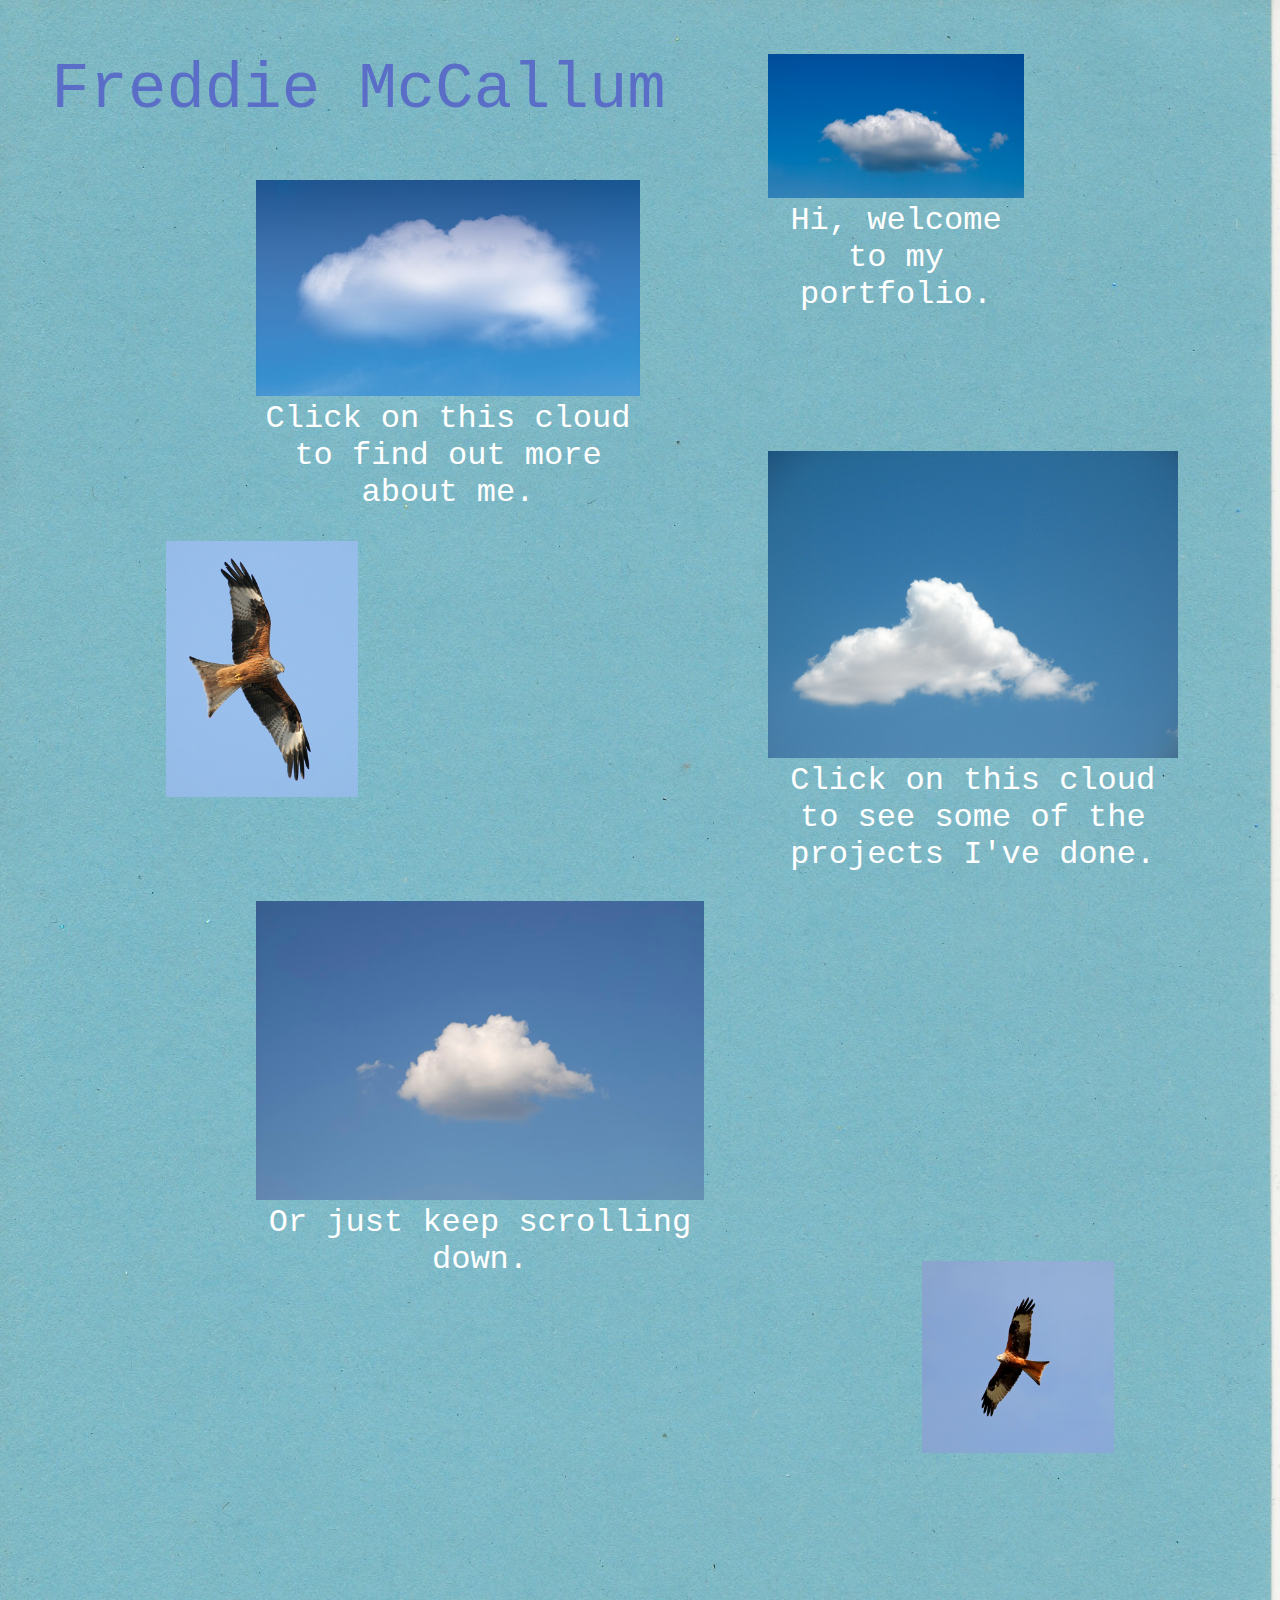
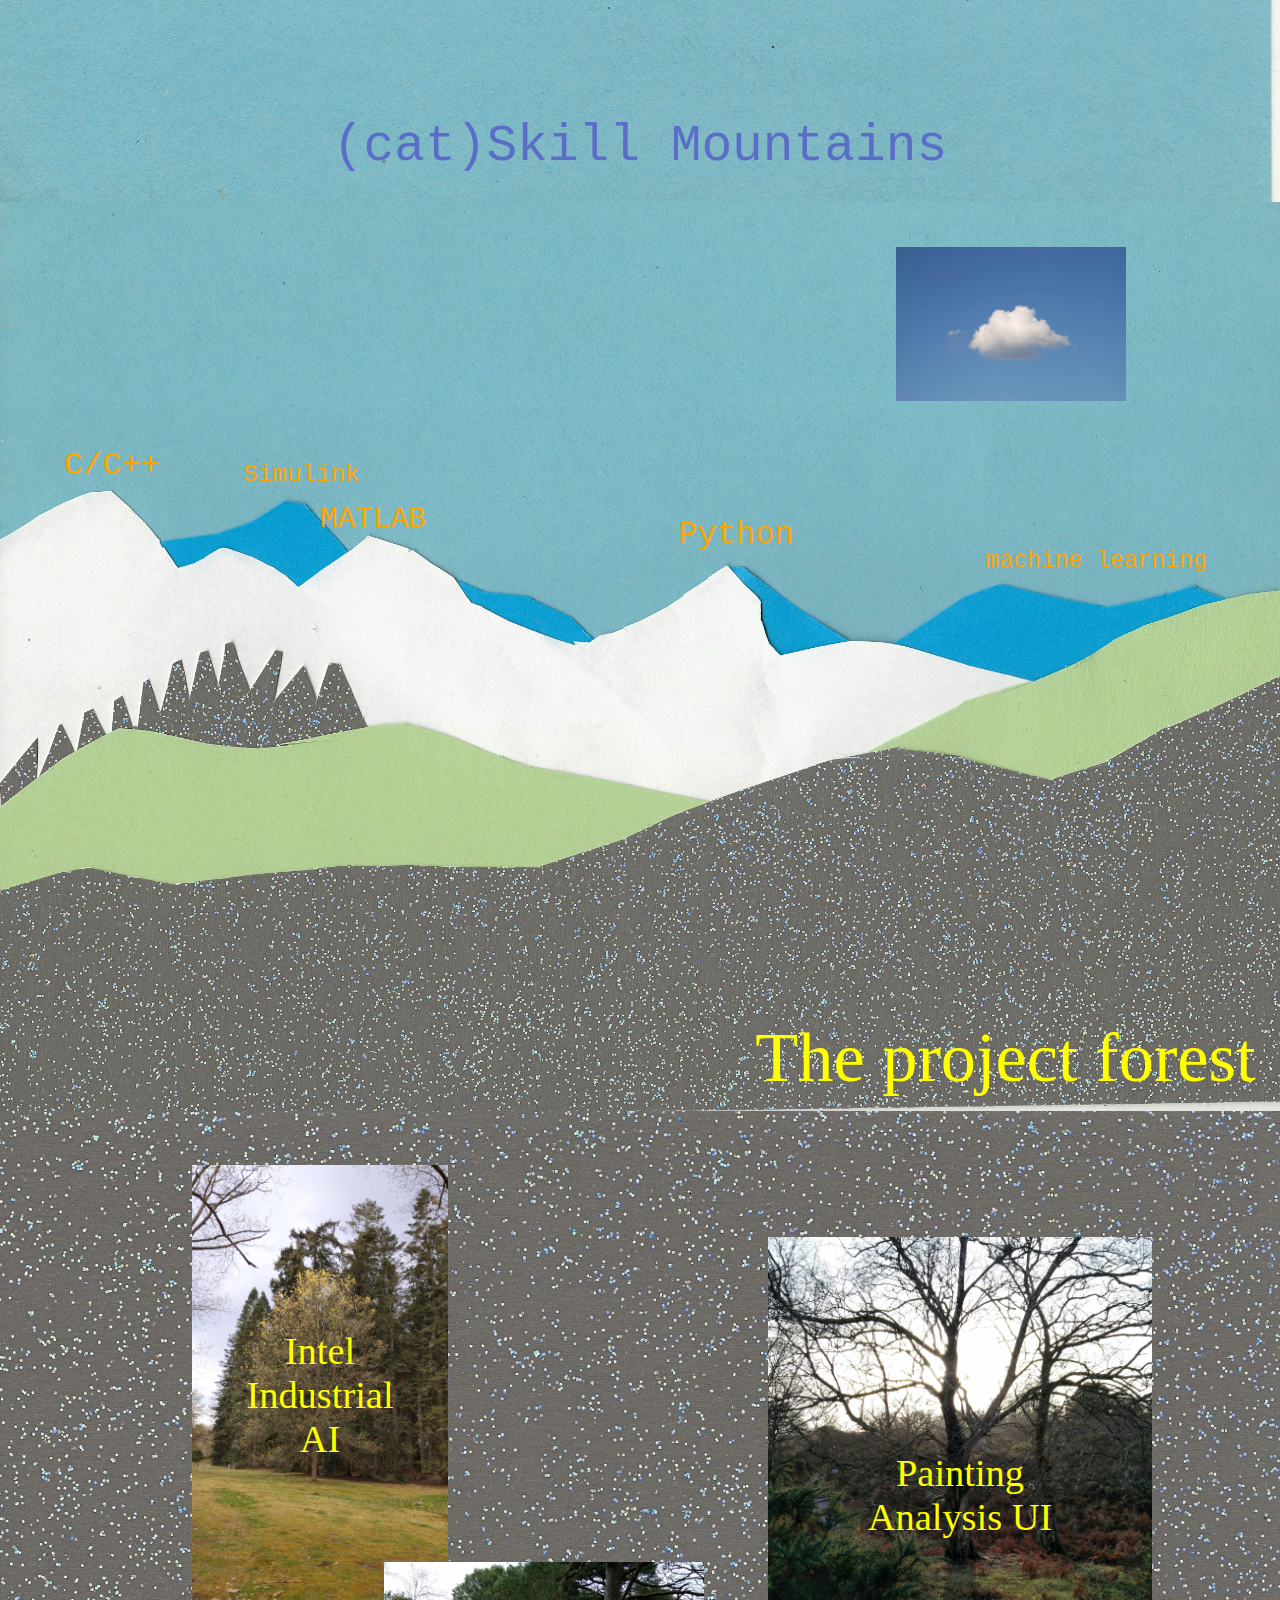
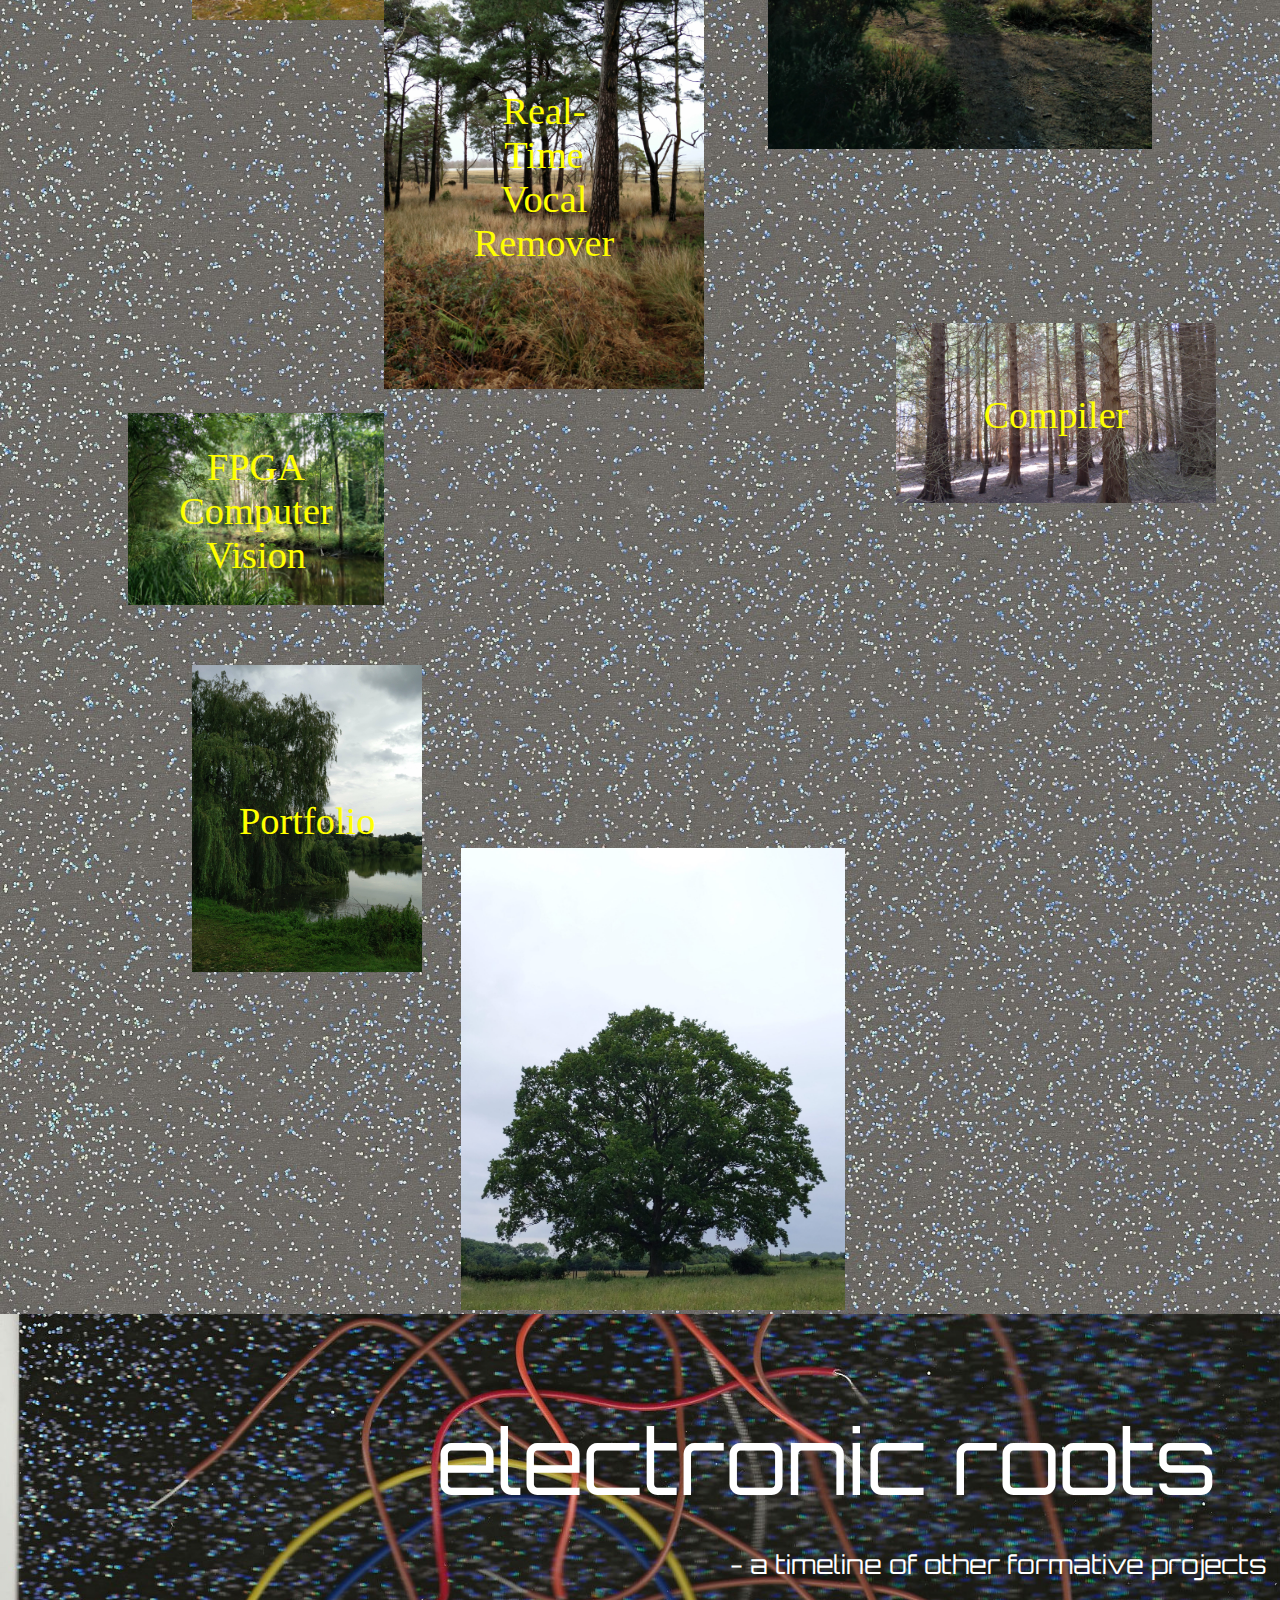
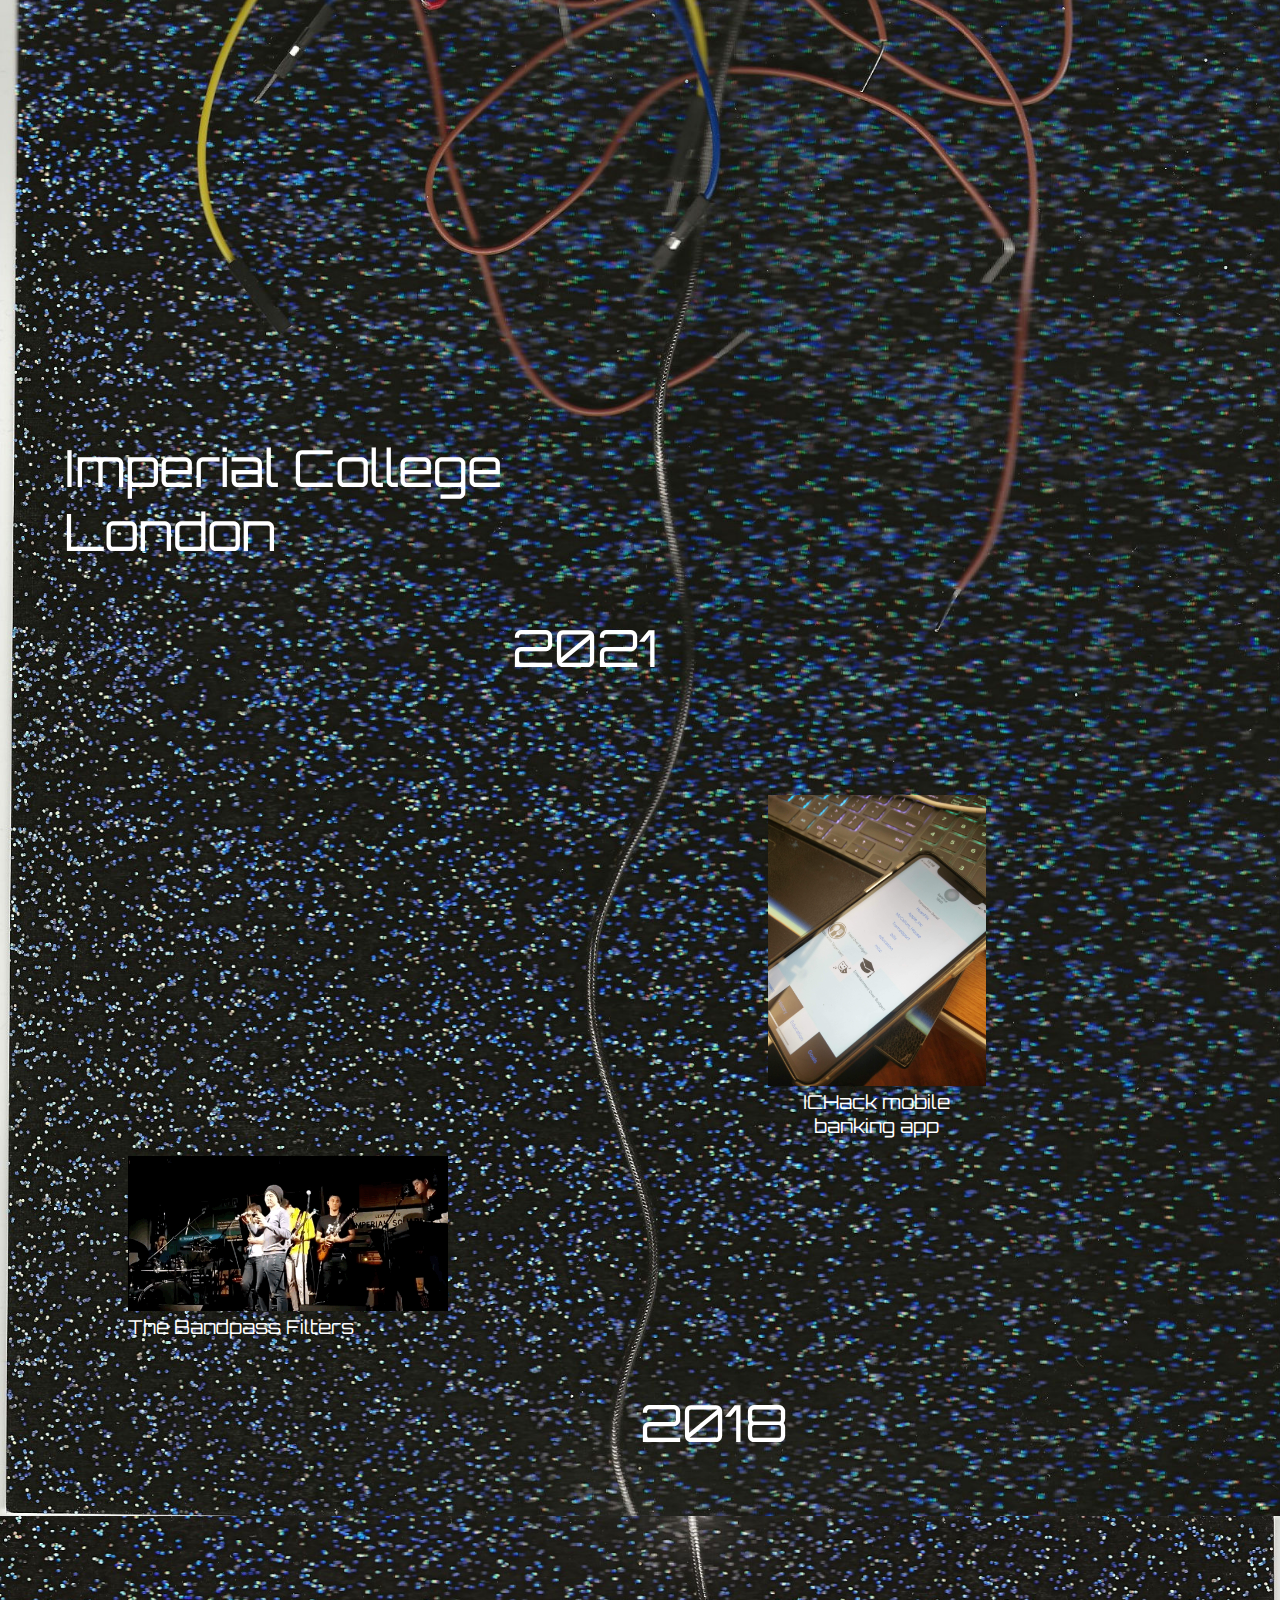
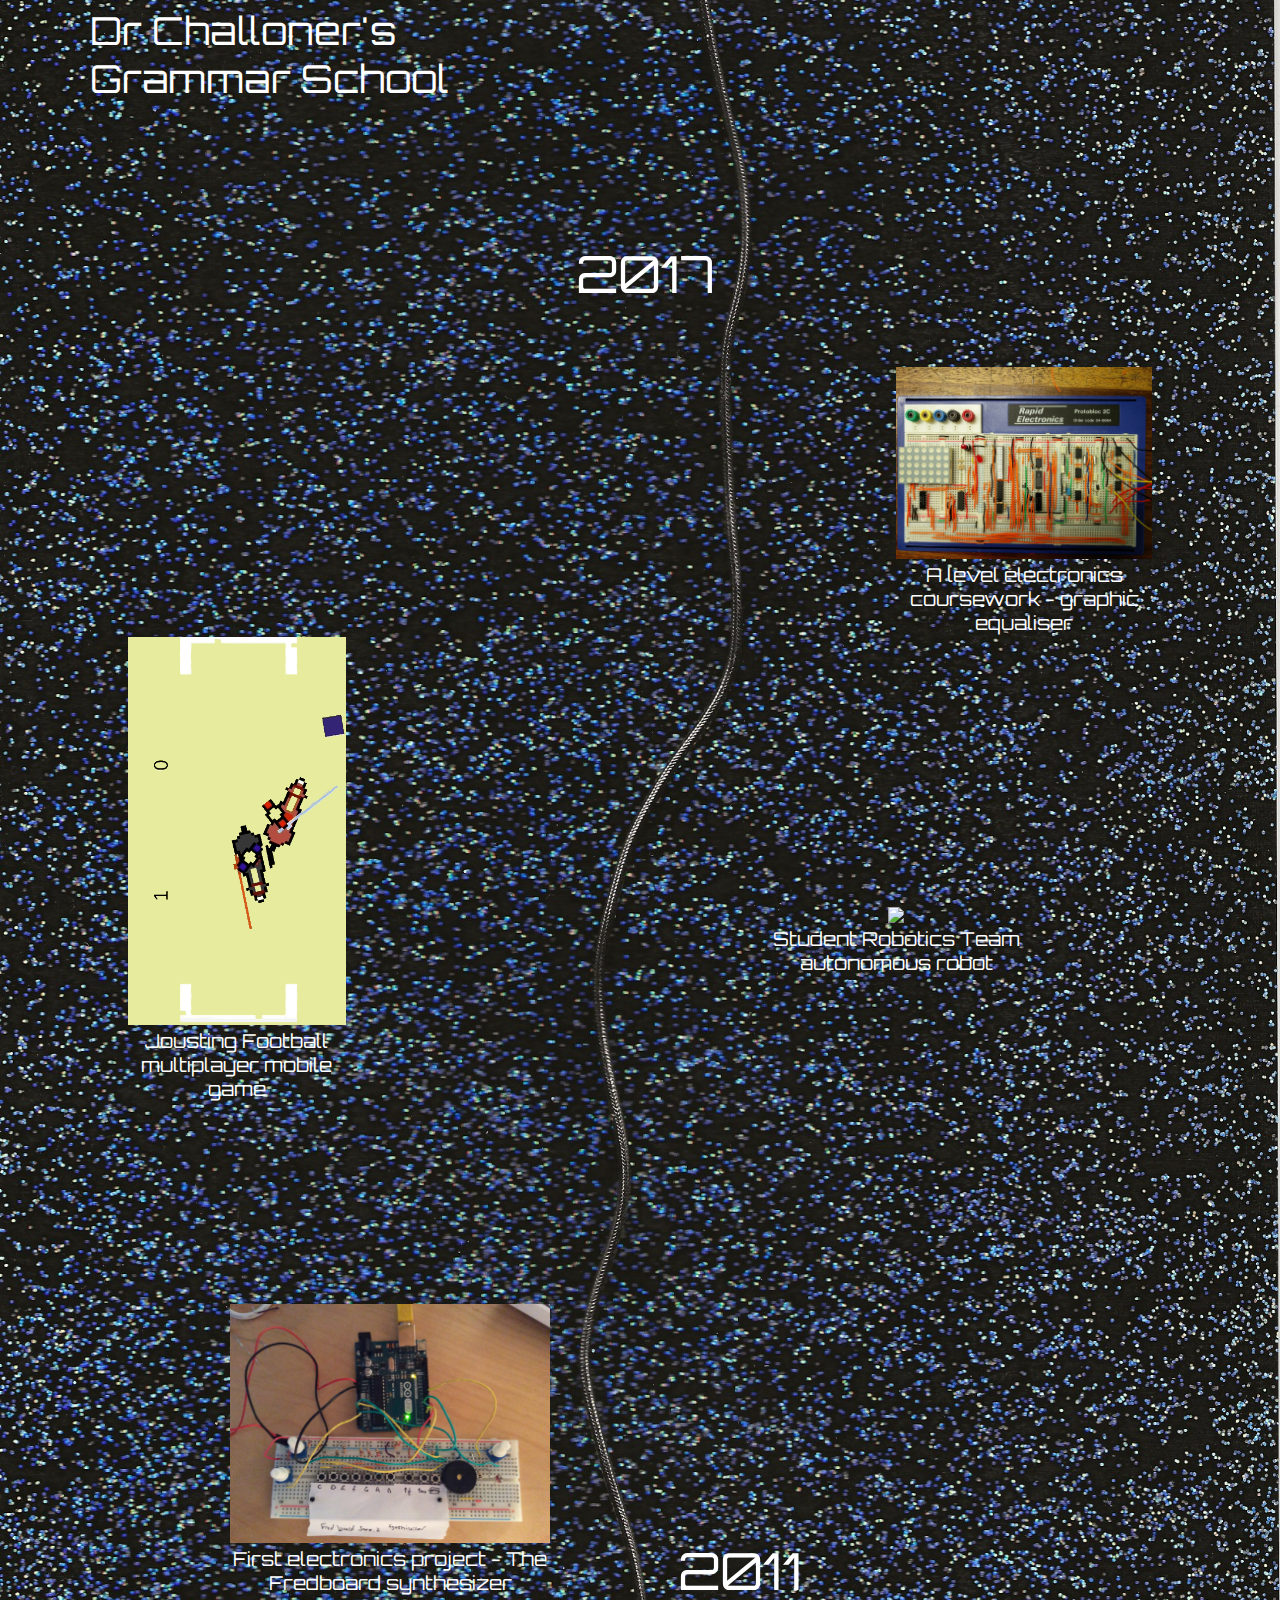
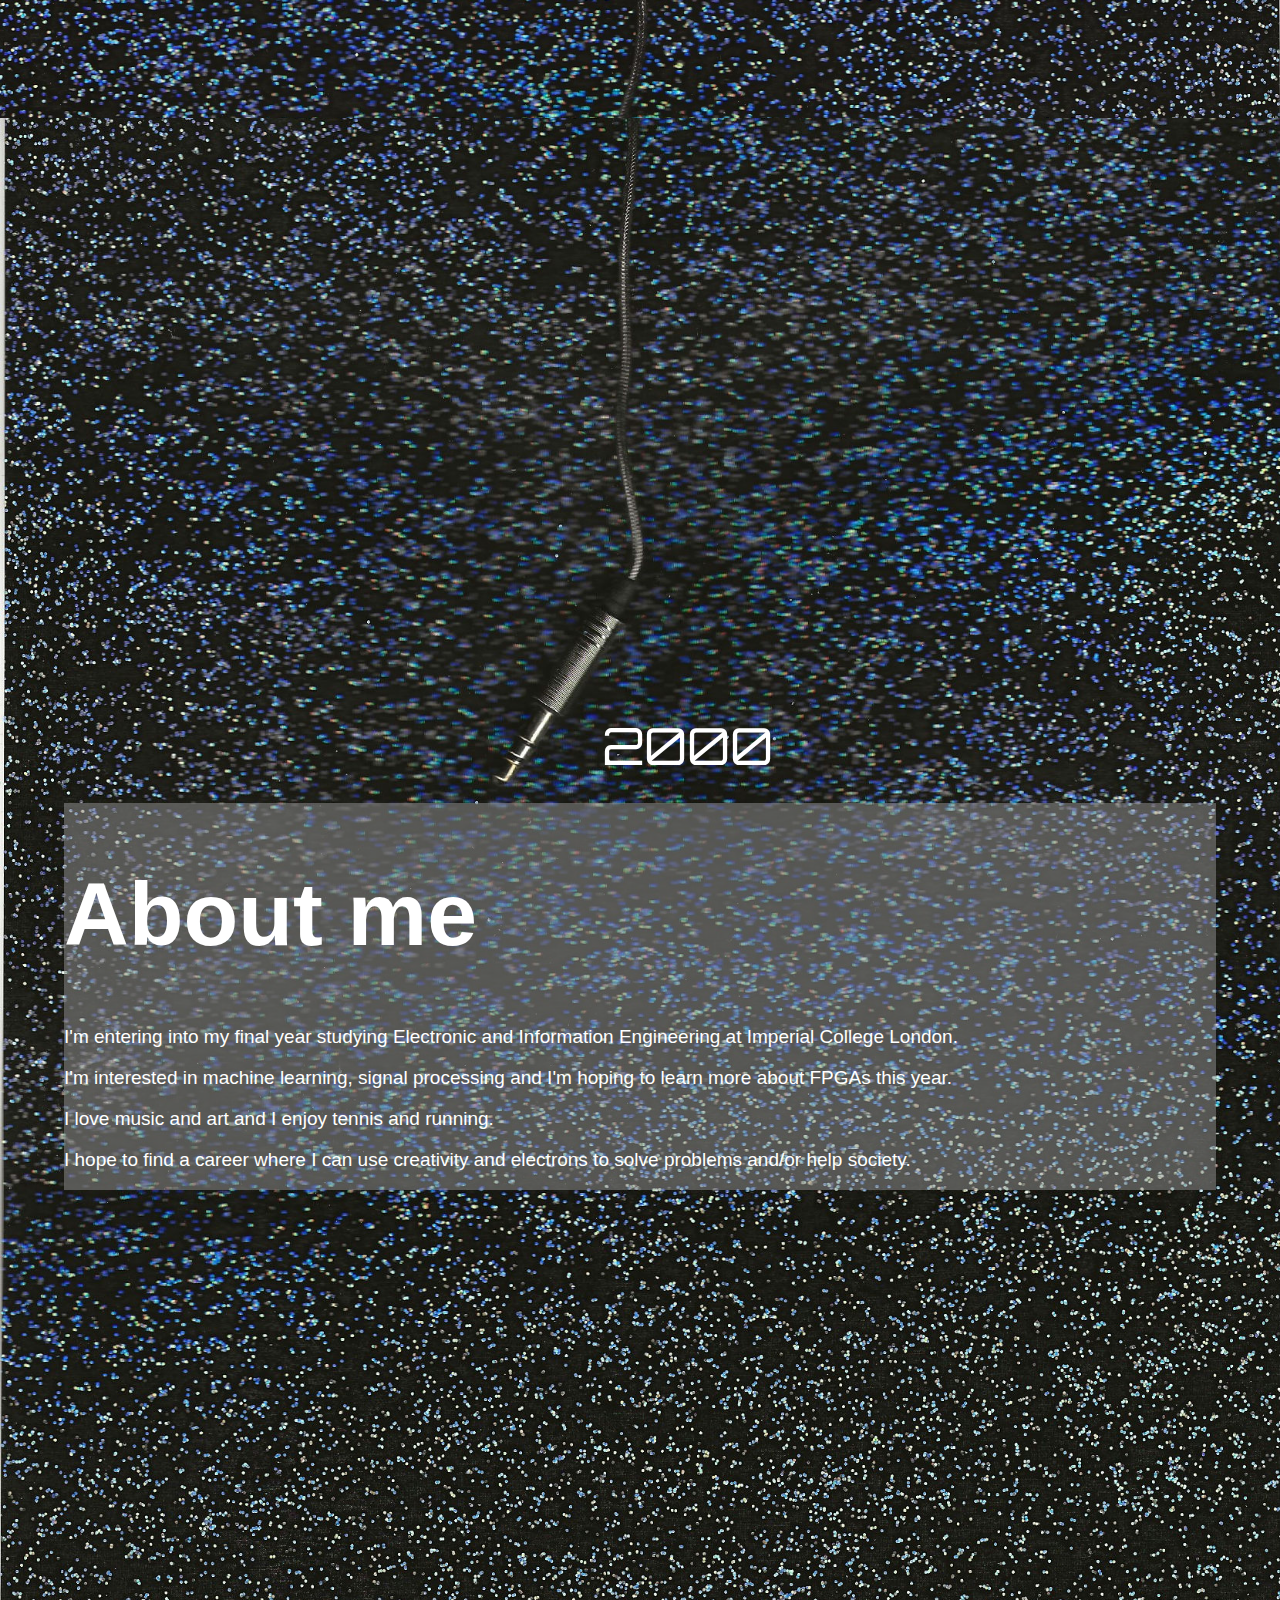
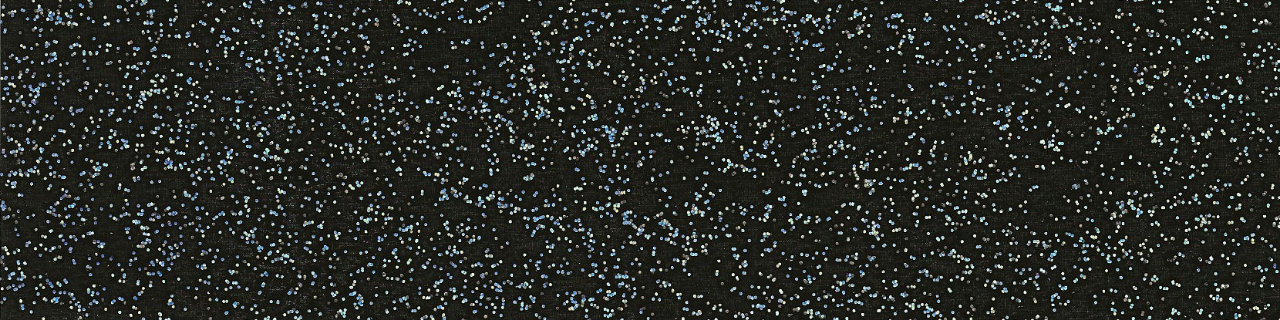
==== index.html @ d0adaf31 "file upload" ====
<!DOCTYPE html>
<html>

<head>
  <link rel="stylesheet" href="styles.css">
<link rel="preconnect" href="https://fonts.googleapis.com">
<link rel="preconnect" href="https://fonts.gstatic.com" crossorigin>
<link href="https://fonts.googleapis.com/css2?family=Orbitron&display=swap" rel="stylesheet">
</head>


<body>
<!--  
<h1>My First Heading</h1>

<p>My first paragraph.</p>
-->
<div class="parent">
  <img class="bimage" src="backgrounds/blue.jpg" />

  <div class="cloudcaption" style="top: 3%;left: 4%;width: 70%;font-size:5vw;color:rgba(90,110,200, 1);">Freddie McCallum</div>

  <!-- <img class="fimage" src="clouds/cloud1.jpeg" style="top: 3%;left: 60%;width: 20%;"/> -->
  
  <div class="fdiv" style="top: 3%;left: 60%;width: 20%;">
  	<img src="clouds/cloud1.jpeg"style="width:100%;"/>
	<!--<div class="cloudtitle">Real-Time Vocal Remover</div>-->
        <div class="cloudcaption">Hi, welcome to my portfolio.</div>
  </div>
 

  <div class="fdiv" style="top: 10%;left: 20%;width: 30%;">
        <a href="#bio">
  	 <img src="clouds/cloud2.jpeg"style="width:100%;"/>
        
        </a>
         <div class="cloudcaption">Click on this cloud to find out more about me.</div>
  </div>
  <div class="fdiv" style="top: 30%;left: 13%;width: 15%;">
  	<img src="clouds/rk2.jpeg"style="width:100%;"/>
  </div>
  <div class="fdiv" style="top: 25%;left: 60%;width: 32%;">
        <a href="#project">
  	    <img src="clouds/cloud3.jpeg"style="width:100%;"/>
        </a>
	<div class="cloudcaption">Click on this cloud to see some of the projects I've done.</div>
  </div>
  <div class="fdiv" style="top: 50%;left: 20%;width: 35%;">
  	<img src="clouds/cloud4.jpeg" style="width:100%;"/>
<div class="cloudcaption">Or just keep scrolling down.</div>




  </div>


  <div class="fdiv" style="top: 70%;right: 13%;width: 15%;">
  	<img src="clouds/rk1.jpeg"style="width:100%;"/>
  </div>

 <!-- <div class="fdiv" style="top: 80%;left: 33%;width: 30%;">
  	<img src="clouds/above.jpeg" style="width:100%;"/>
  </div> -->

 <div class="cloudcaption" style="bottom: 1.5%;left: 26%;width: 50%;font-size:4vw;color:rgba(90,110,200, 1);">(cat)Skill Mountains</div>




</div>

<div class="parent">
  <img class="bimage" src="backgrounds/mountains.jpg" />
  <div class="fdiv" style="top: 5%;right: 12%;width: 18%;">
  	<img src="clouds/cloud4.jpeg" style="width:100%;"/>
  </div>
 <div class="skilltext" style="top: 27%;left: 5%;">C/C++</div>
 <div class="skilltext" style="top: 28.5%;left: 19%;font-size:1.9vw;">Simulink</div>
 <div class="skilltext" style="top: 33%;left: 25%;font-size:2.3vw">MATLAB</div>
 <div class="skilltext" style="top: 34.5%;left: 53%;">Python</div>
 <div class="skilltext" style="top: 38%;left: 77%;font-size:1.8vw">machine learning</div>

  <div id ="project" class="cloudcaption" style="bottom: 1.5%;right: 1%;width: 40%;font-size:5.5vw;  font-family: Trattatello, fantasy;
  color: yellow;">The project forest</div>
 
</div>

<div class="parent">
  <img class="bimage" src="backgrounds/sparkle.jpg" />
  <div class="fdiv" style="top: 3%;left: 15%;width: 20%;" onclick="myTree(1)">
  	<img src="trees/tree6.jpg" style="width:100%;"/>
	<div class="treetitle">Intel Industrial AI</div>
  </div>
  <div class="fdiv" style="top: 64%;left: 15%;width: 18%;" onclick="myTree(6)">
  	<img src="trees/tree1.jpg" style="width:100%;"/>
	<div class="treetitle">Portfolio</div>
  </div>
  <div class="fdiv" style="top: 50%;left: 10%;width: 20%;" onclick="myTree(5)">
  	<img src="trees/tree2.jpg" style="width:100%;"/>
	<div class="treetitle">FPGA Computer Vision</div>
  </div>
  <div class="fdiv" style="top: 25%;left: 30%;width: 25%;" onclick="myTree(3)">
  	<img src="trees/tree3.jpg" style="width:100%;"/>
	<div class="treetitle">Real-Time Vocal Remover</div>
  </div>
  <div class="fdiv" style="top: 7%;left: 60%;width: 30%;" onclick="myTree(2)">
  	<img src="trees/tree4.jpg" style="width:100%;"/>
	<div class="treetitle">Painting Analysis UI</div>
  </div>
  <div class="fdiv" style="top: 45%;left: 70%;width: 25%;" onclick="myTree(4)">
  	<img src="trees/tree5.jpg" style="width:100%;"/>
	<div class="treetitle">Compiler</div>
  </div>
  <div class="fdiv" style="bottom: 0%;left: 36%;width: 30%;" >
  	<img src="trees/tree9.jpg" style="width:100%;"/>
  </div>

 


 <!--  <img class="fimage" src="trees/tree2.jpg"  onclick="myTree(2)" style="top: 50%;left: 20%;width: 30%;"/>
<a href="http://google.com">
    <div class="button" style="top: 40%;left: 25%;width: 16%;height: 5%;">

    </div>
  </a>-->
 
</div>

<div class="parent">
  <img class="bimage" src="roots/roots1.jpg" />
  <div class="rootwords" style="top: 5%;right: 5%; font-size:7vw;">electronic roots</div>
  <div class="rootwords" style="top: 13%;right: 1%; font-size:2vw;">- a timeline of other formative projects</div>
  <div class="rootwords" style="top: 40%;left: 5%; font-size:4vw;width:40%">Imperial College London</div>
  <div class="rootwords" style="top: 50%;left: 40%; font-size:4vw;width:40%">2021</div>
  <div class="fdiv" style="top: 60%;left: 60%;width: 17%;">
  	    <img src="gifs/hackathon.jpg" style="width:100%;"/>
            <div class="captions">ICHack mobile banking app</div>
  </div>
  <div class="fdiv" style="top: 80%;left: 10%;width: 25%;">
  	    <img src="gifs/bandpass.gif" style="width:100%;"/>
            <div class="captions">The Bandpass Filters</div>
    </div>
    <div class="rootwords" style="top: 93%;left: 50%; font-size:4vw;width:40%">2018</div>

</div>
<!--
<div class="parent">
  <img class="bimage" src="roots/roots2.jpg" /> -->
 
</div>
<div class="parent">
  <img class="bimage" src="roots/roots3.jpg" />
  <div class="rootwords" style="top: 5%;left: 7%; font-size:3vw;width:40%">Dr Challoner's Grammar School</div>
  <div class="rootwords" style="top: 18%;left: 45%; font-size:4vw;width:40%">2017</div>
  <div class="fdiv" style="top: 25%;left: 70%;width: 20%;">
  	    <img src="gifs/alevel.jpg" style="width:100%;"/>
            <div class="captions">A level electronics coursework - graphic equaliser</div>
  </div>
  <div class="fdiv" style="top: 40%;left: 10%;width: 17%;">
  	    <img src="gifs/game.gif" style="width:100%;"/>
            <div class="captions">Jousting Football multiplayer mobile game</div>
  </div>
  <div class="fdiv" style="top: 55%;left: 60%;width: 20%;">
  	    <img src="gifs/robot.gif" style="width:100%;"/>
            <div class="captions">Student Robotics Team autonomous robot</div>
  </div>
  <div class="fdiv" style="top: 77%;left: 18%;width: 25%;">
  	    <img src="gifs/fredboard.JPG" style="width:100%;"/>
            <div class="captions">First electronics project - The Fredboard synthesizer</div>
  </div>
  <div class="rootwords" style="top: 90%;left: 53%; font-size:4vw;width:40%">2011</div>

</div>
<div class="parent">
  <img class="bimage" src="roots/tempseed.jpg" />
  <div class="rootwords" style="top: 33%;left: 47%; font-size:4vw;width:40%">2000</div>
  <div id = "bio" class="rootwords" style="top: 38%;left: 5%;width:90%; font-size:19px; font-family: Helvetica, sans-serif;background-color: rgba(150,150,150, 0.5);">	
       <h1 style="font-size:7vw;">About me</h1>
	<p> I'm entering into my final year studying Electronic and Information Engineering at Imperial College London.</p>
	<p> I'm interested in machine learning, signal processing and I'm hoping to learn more about FPGAs this year.</p>
	<p> I love music and art and I enjoy tennis and running.</p>
        <p> I hope to find a career where I can use creativity and electrons to solve problems and/or help society.</p>
  </div>
</div>



<button onclick="topFunction()" id="myBtn" title="Go to top">Top</button>


<script>
//Get the button
var mybutton = document.getElementById("myBtn");

// When the user scrolls down 20px from the top of the document, show the button
window.onscroll = function() {scrollFunction()};

function scrollFunction() {
  if (document.body.scrollTop > 20 || document.documentElement.scrollTop > 20) {
    mybutton.style.display = "block";
  } else {
    mybutton.style.display = "none";
  }
}

// When the user clicks on the button, scroll to the top of the document
function topFunction() {
  closeTrees();
  document.body.scrollTop = 0;
  document.documentElement.scrollTop = 0;
}

function closeTrees(){
 for(i=1;i<=6;++i){
     var t = document.getElementById("tree"+i);
     t.style.display ="none";
 }
}

function myTree(n) {
  closeTrees();
  var x = document.getElementById("tree"+n);
  x.style.display ="block";
}




</script>


<div class="project-div" id="tree1" style="display: none;">
	<span id='close' onclick='closeTrees()'>x</span>
	Intel Industrial AI
	<span class="projecttext">
	<ul>
           <li>Working remotely as a team of 5, we were tasked by Intel to use machine learning to improve industrial motor control.</li>
           <li>Experimented with different reinforcement learning architectures and training methods for a motor simulation using the RL toolbox in Simulink.</li>
           <li>Presented to members of Intel a proposed full workflow for training, testing and implementing neural network controllers for FPGAs.</li>
        </ul>
	</span>
	<img src="gifs/intel.gif" class = "projectimage" style="bottom:5%; left:5%; height:45%">
</div>
<div class="project-div" id="tree2" style="display: none;">
	<span id='close' onclick='closeTrees()'>x</span>
	Painting Analysis UI
	<span class="projecttext">
	<ul>
           <li>Worked remotely for ten weeks in placement with a research group at Imperial College London.</li>
           <li>Developed a user interface in Python for viewing the chemical elements found in paintings from data generated by the research group’s algorithm.</li>
           <li>Regularly presented progress to members of the research group and the National Gallery and incorporated their feedback and suggestions into the design.</li>
        </ul>
	</span>
	<img src="gifs/ui.gif" class = "projectimage" style="bottom:5%; left:5%; height:45%">
</div>

<div class="project-div" id="tree3" style="display: none;">
	<span id='close' onclick='closeTrees()'>x</span>
	Real Time Vocal Remover
	<span class="projecttext">
	<ul>
           <li>Working as a pair, for the real-time digital signal processing module we were tasked with designing a system to suppress the vocals from a song in real-time.</li>
           <li>Implemented and evaluated different vocal removal techniques found in research papers using MATLAB.</li>
           <li>Then translated vocal removal algorithms into Simulink models for deployment on a DSP board and adjusted the algorithms to work in real-time around the hardware constraints. </li>
        </ul>
	</span>
	<img src="gifs/rtdsp.jpg" class = "projectimage" style="bottom:5%; left:5%; height:45%">
</div>

<div class="project-div" id="tree4" style="display: none;">
	<span id='close' onclick='closeTrees()'>x</span>
	Compiler
	<span class="projecttext">
	<ul>
           <li>Working in a pair, I applied the concepts learnt in Language Processors module to implement C to Python and C to MIPS compilers.</li>
        </ul>
	</span>
	<img src="gifs/compiler.jpg" class = "projectimage" style="bottom:5%; left:5%; height:45%">
</div>


<div class="project-div" id="tree5" style="display: none;">
	<span id='close' onclick='closeTrees()'>x</span>
	FPGA Computer Vision
	<span class="projecttext">
	<ul>
           <li>Collaborated with two other students to design a real time image processing application using an FPGA. </li>
           <li>Learned to use tools including Vivado HLS, then given a month to devise an original project.</li>
           <li>The end product was a boxing game which tracked whether your glove hit the targets that popped up.</li>
        </ul>
	</span>
	<img src="gifs/wsw.gif" class = "projectimage" style="bottom:5%; left:5%; height:45%">
</div>

<div class="project-div" id="tree6" style="display: none;">
	<span id='close' onclick='closeTrees()'>x</span>
	Portfolio
	<span class="projecttext">
	<ul>
           <li>I wanted to create a design unique to me and I found the best way to do this was by coding it myself with the help of a scanner and some sparkly paper I found in a drawer.</li>

        </ul>
	</span>
	<img src="gifs/port.jpg" class = "projectimage" style="bottom:5%; left:5%; height:45%">
</div>





<!-- <div class="bg-text">TEXT</div> -->

</body>
</html>
---- styles.css ----
body, html {
  height: 100%;
  margin: 0;
  font-family: Arial, Helvetica, sans-serif;
}

* {
  box-sizing: border-box;
}

.bg-image {
  /* Full height */
  height: 50%;

  /* Center and scale the image nicely */
  background-position: center;
  background-repeat: no-repeat;
  background-size: cover;
}

html, body {
  height: 100%;
  margin: 0;
  padding: 0;
}


.parent {
  position: relative;
  top: 0;
  left: 0;
}
.bimage {
  position: relative;
  top: 0;
  left: 0;
  padding: 0;
  display: block;
  margin: 0 auto;
  min-height: 100%;
  max-width: 100%;
  
}
.fimage {
  position: absolute;
  height: auto;
}
.fdiv {
  position: absolute;
  height: auto;
  text-align: center;
}

.treetitle {
  position: absolute;
  top: 50%;
  left: 50%;
  transform: translate(-50%, -50%);
  font-size: 3vw;
  font-family: Trattatello, fantasy;
  color: yellow;
}

.cloudtitle {
  position: absolute;
  top: 50%;
  left: 50%;
  transform: translate(-50%, -50%);
  font-size: 2.5vw;
  font-family: monospace;
  color: blue;
  -webkit-text-stroke-width: 1px;
  -webkit-text-stroke-color: white;
}

.cloudcaption {
  position: absolute;
  font-size: 2.5vw;
  font-family: monospace;
  color: white;
}


.rootwords {
  position: absolute;

  font-family: 'Orbitron', sans-serif;
  color: white;
}
.captions{
  position: absolute;
  font-size: 1.5vw;
  font-family: 'Orbitron', sans-serif;
  color: white;
}

.skilltext{
  position: absolute;
  font-size: 2.5vw;
  font-family: monospace;
  color: orange;
}



.button {
  position: absolute;
  /*remove border once everything in place*/
  border: 1px blue solid;
}

/* Position text in the middle of the page/image */
.bg-text {
  background-color: rgb(0,0,0); /* Fallback color */
  background-color: rgba(0,0,0, 0.4); /* Black w/opacity/see-through */
  color: white;
  font-weight: bold;
  font-size: 80px;
  border: 10px solid #f1f1f1;
  position: fixed; /* Stay fixed */
  top: 50%;
  left: 50%;
  transform: translate(-50%, -50%);
  z-index: 2;
  width: 300px;
  padding: 20px;
  text-align: center;
}

.project-div {


  background-color: rgb(0,0,0); /* Fallback color */
  background-color: rgba(0,0,0, 0.6); /* Black w/opacity/see-through */
  color: white;
  font-weight: bold;
  font-size: 5vw;
  top: 50%;
  left: 50%;
  transform: translate(-50%, -50%);
  /*z-index: 2;*/
  border: 10px solid #f1f1f1;
  position: fixed; /* Stay fixed */


  min-height: 90%;	

  max-height: 90%;
  max-width: 85%;
  min-width: 85%;
  text-align: center;
}

.projecttext{
  text-align: left;
  font-size: 17px;
}


.projectimage{
  position: absolute;
  width: auto;
  max-width: 90%;
}

#myBtn {
  display: none;
  position: fixed;
  bottom: 20px;
  right: 30px;
  z-index: 99;
  font-size: 18px;
  border: none;
  outline: none;
  background-color: red;
  color: white;
  cursor: pointer;
  padding: 15px;
  border-radius: 4px;
}

#myBtn:hover {
  background-color: #555;
}

#close {
    float:right;
    display:inline-block;
    padding:2px 5px;
    background:#ccc;
}
#close:hover {
    float:right;
    display:inline-block;
    padding:2px 5px;
    background:#ccc;
    color:#fff;
}
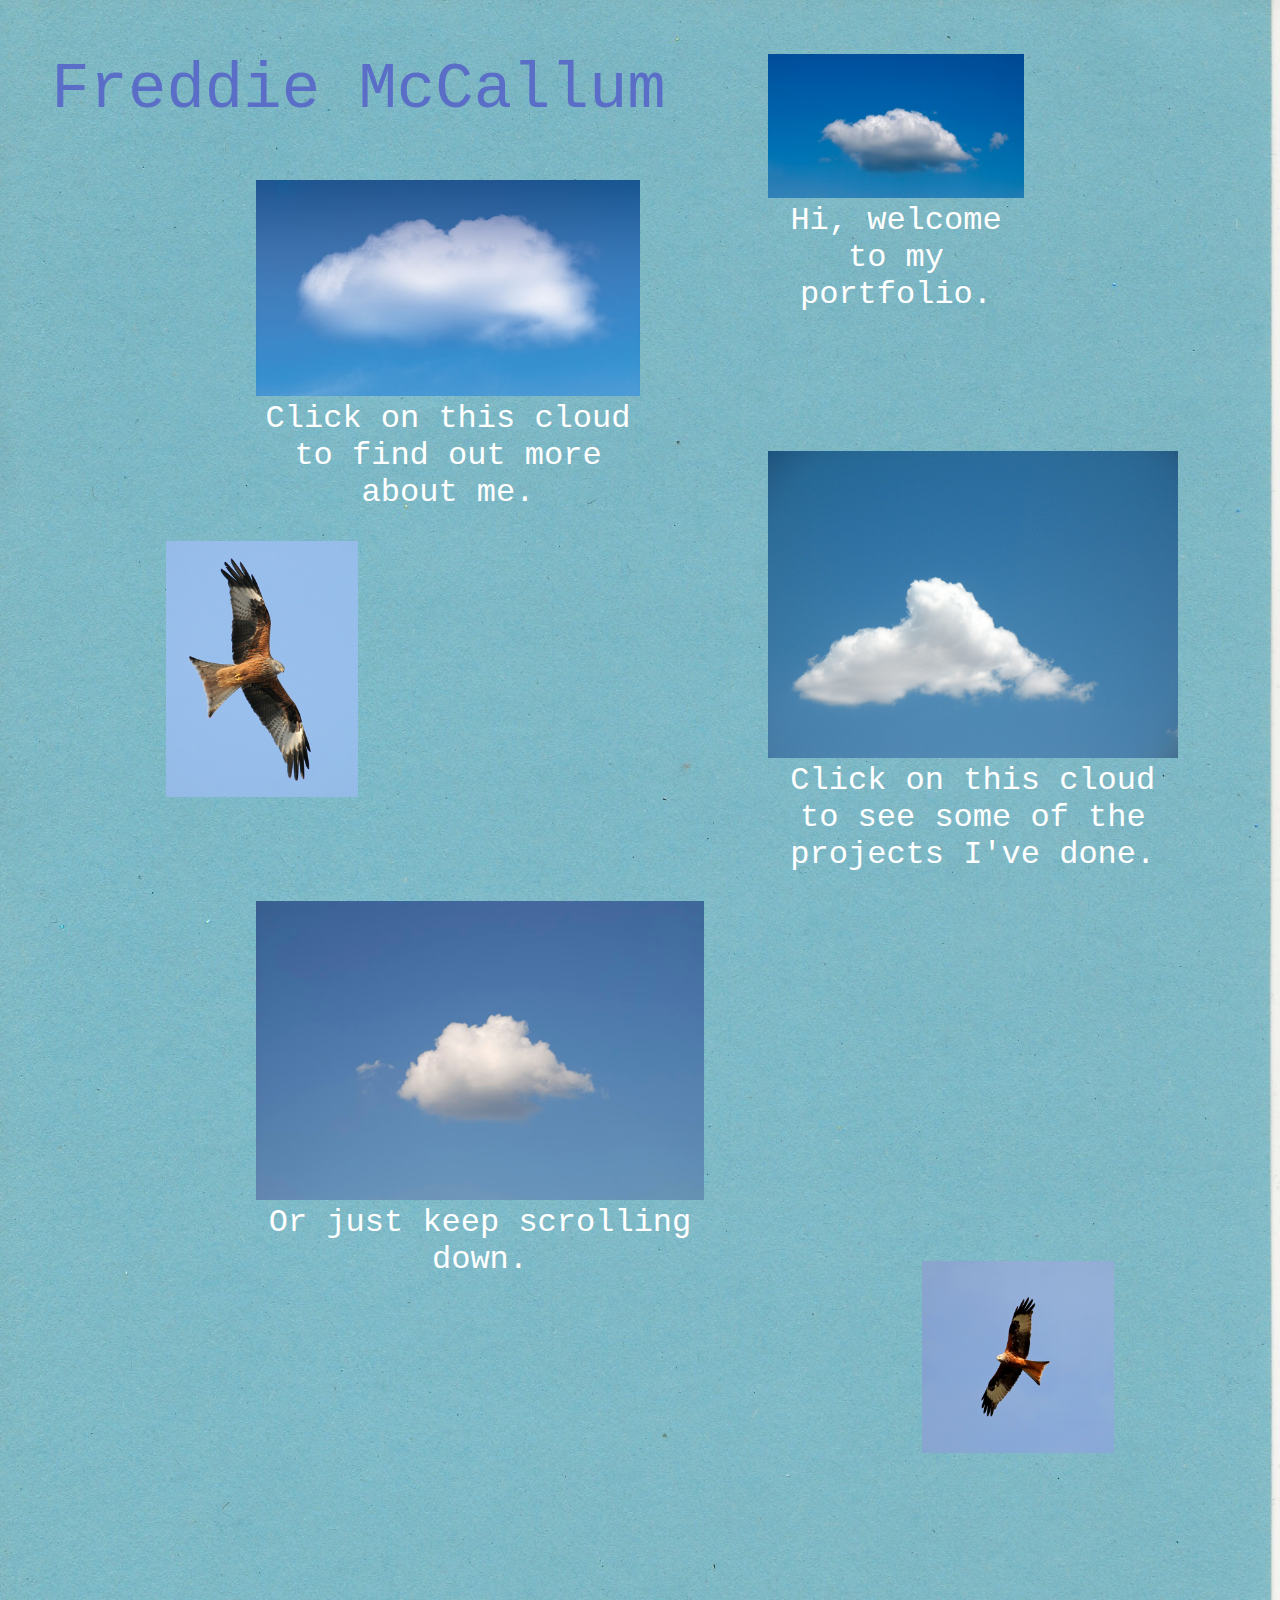
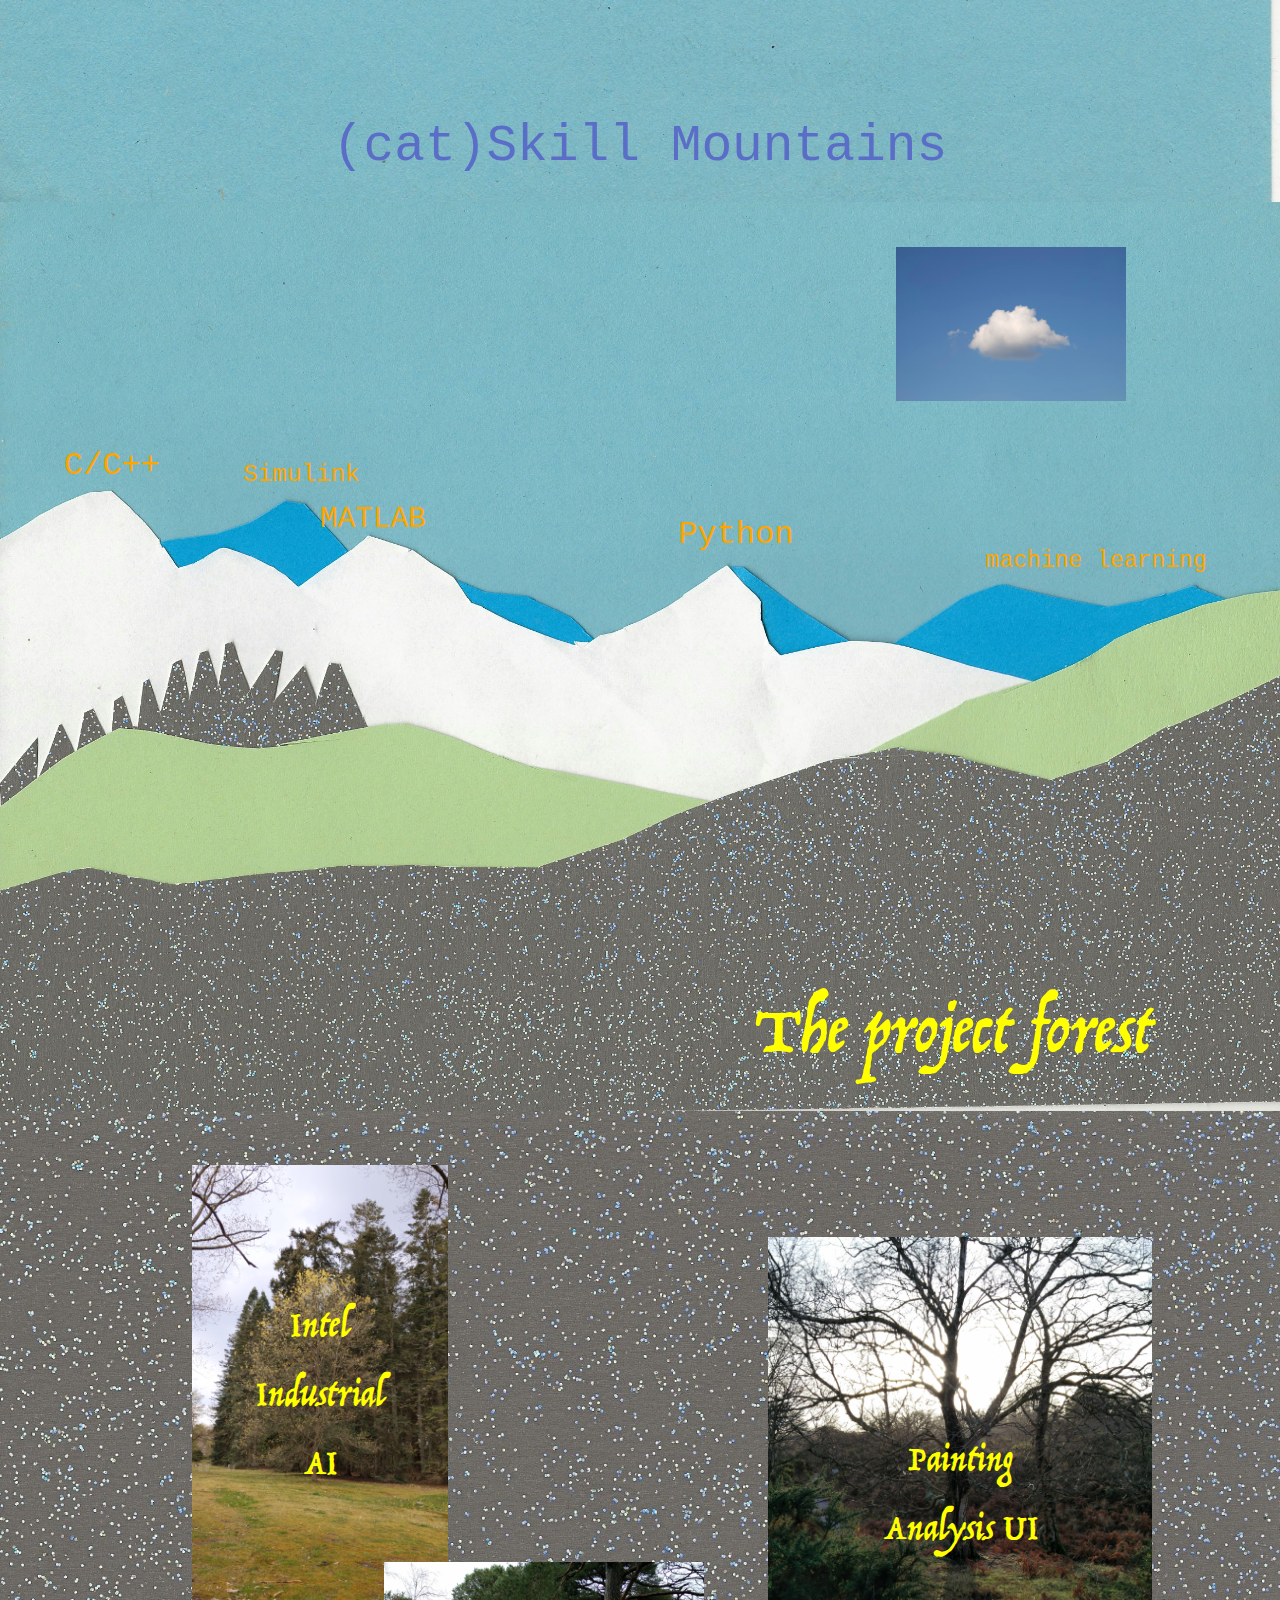
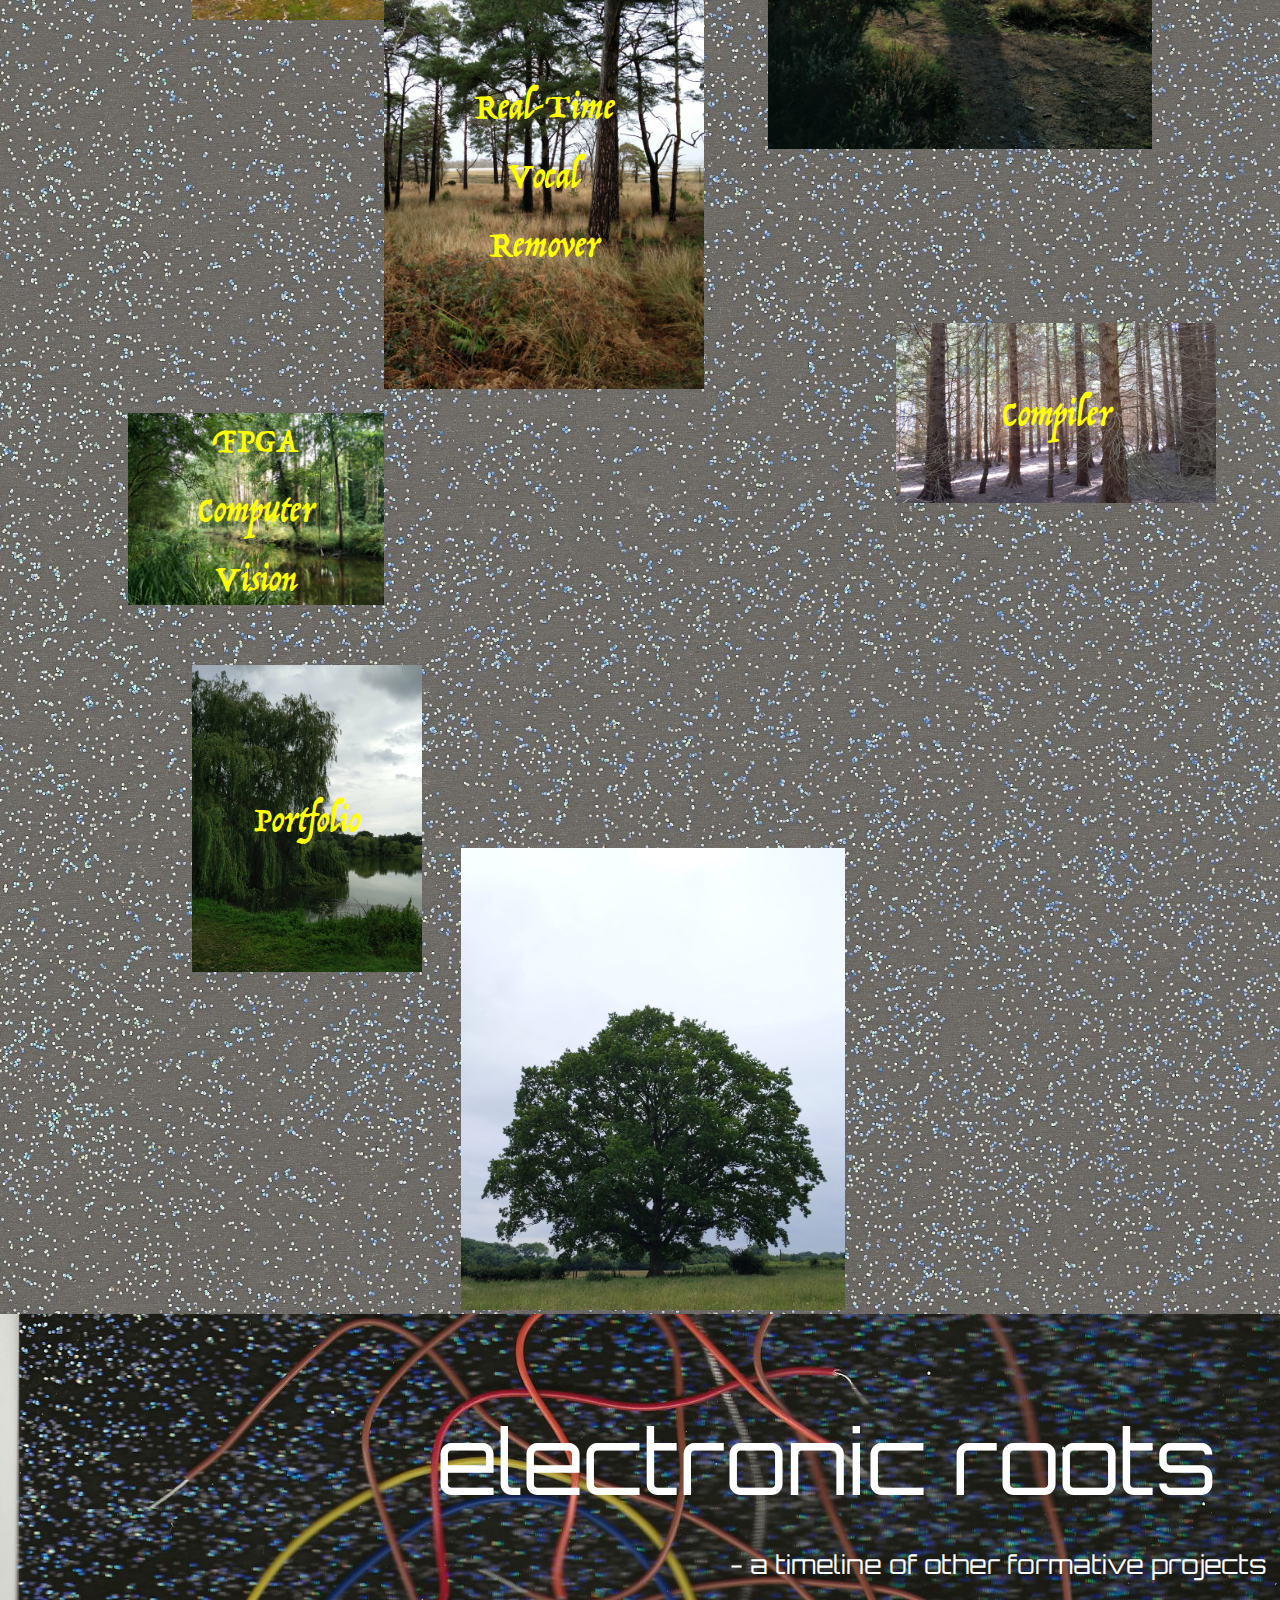
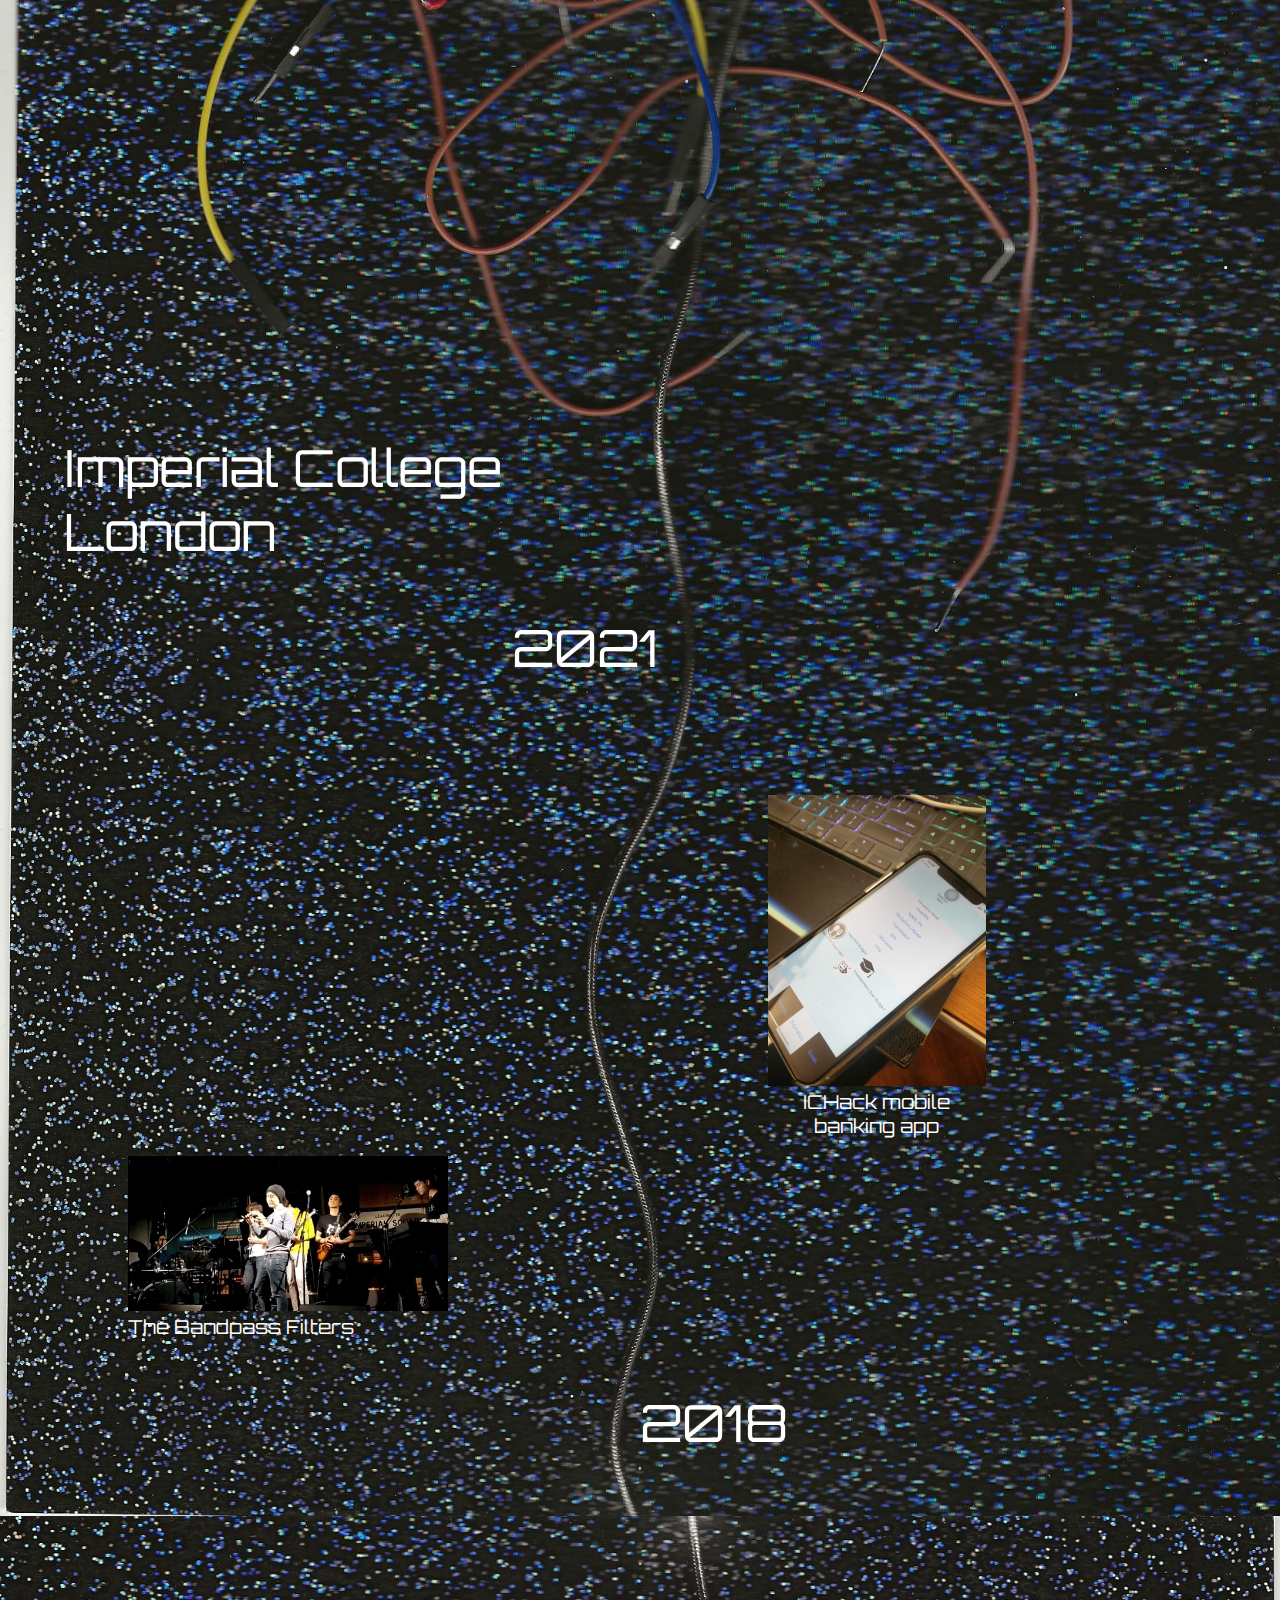
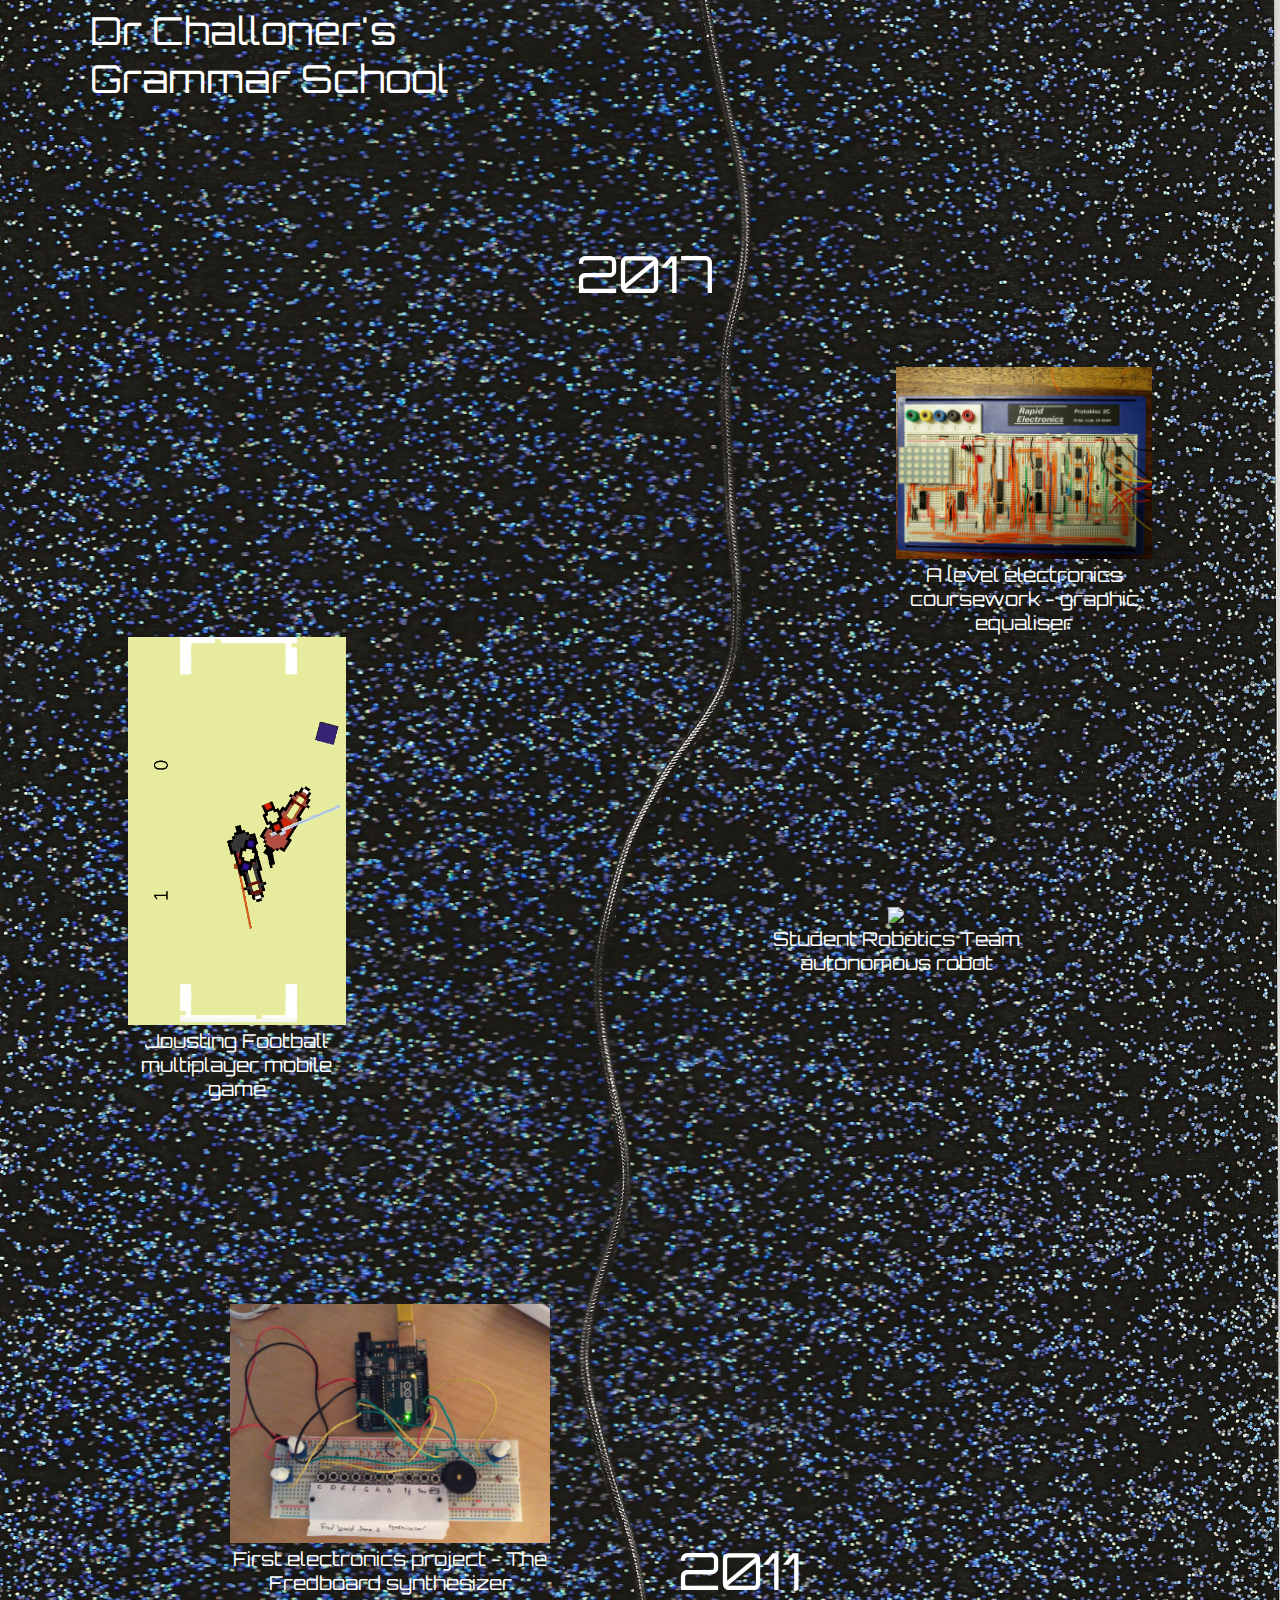
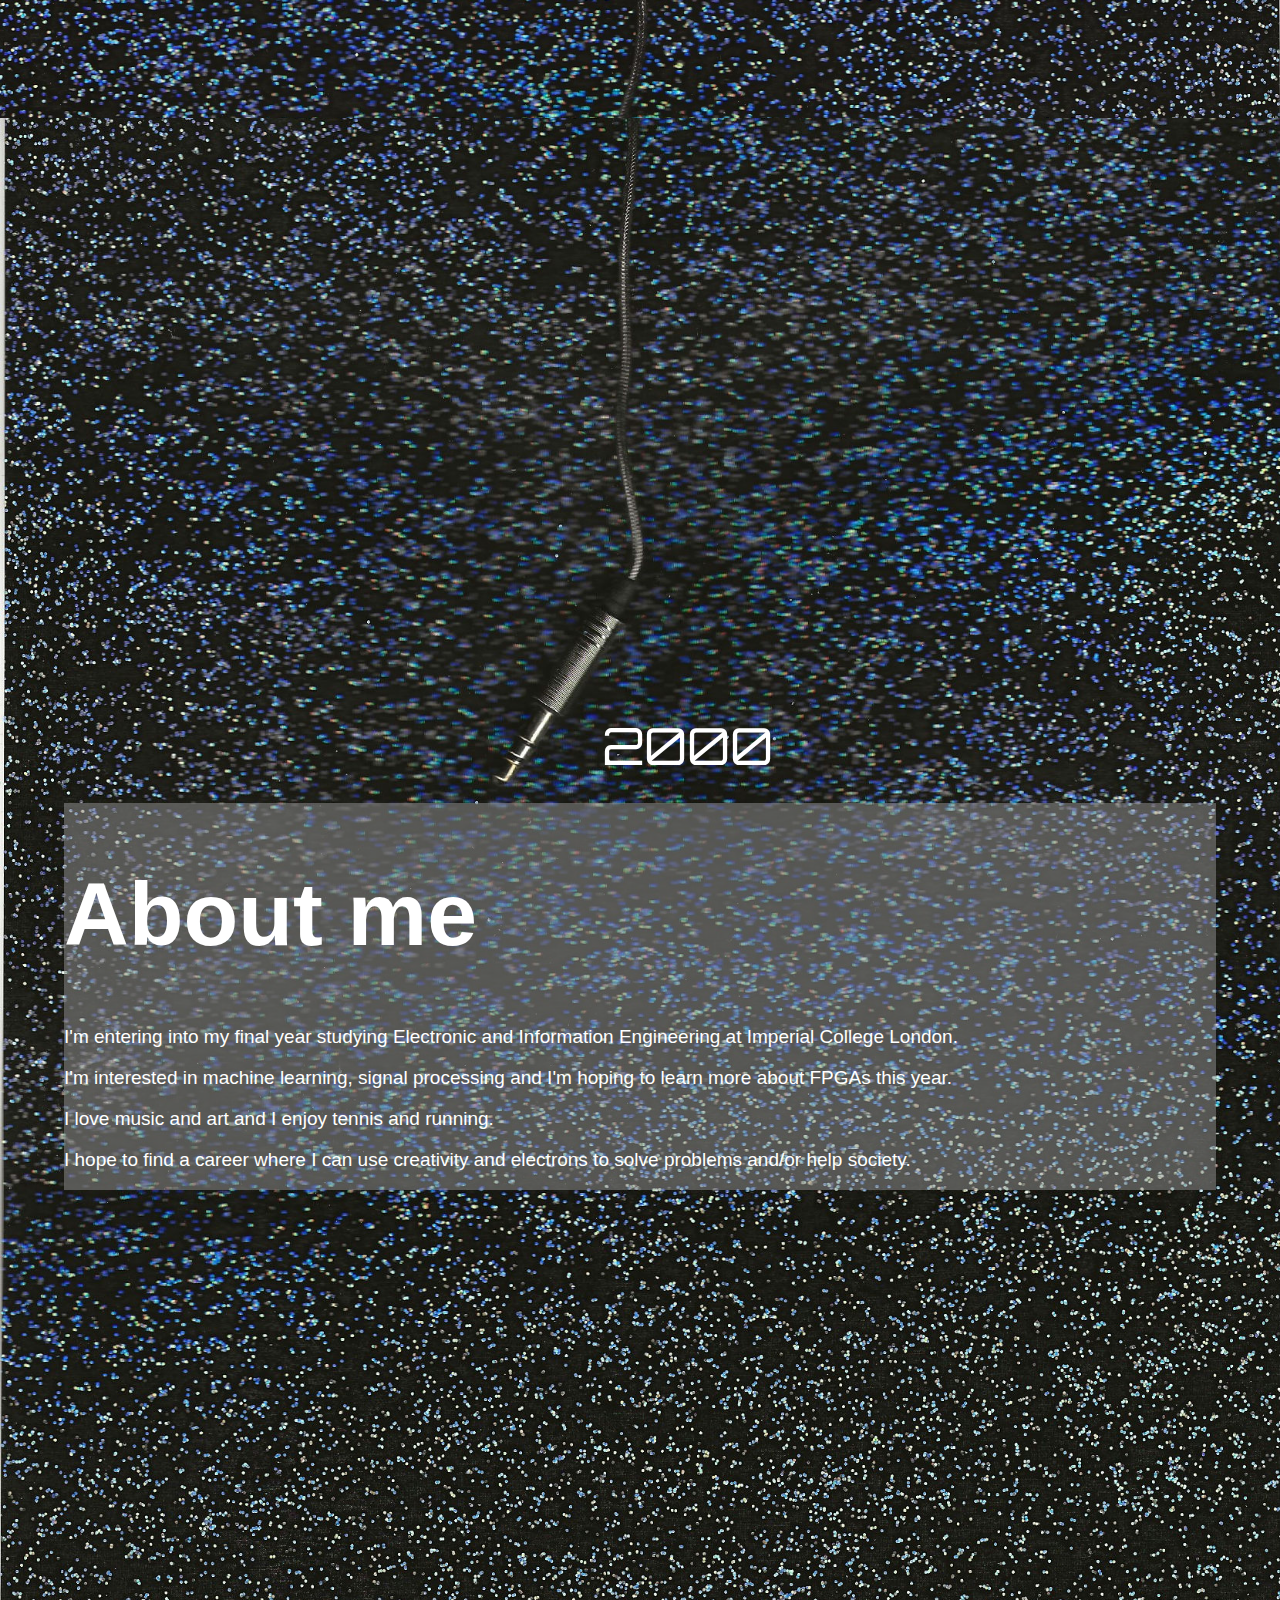
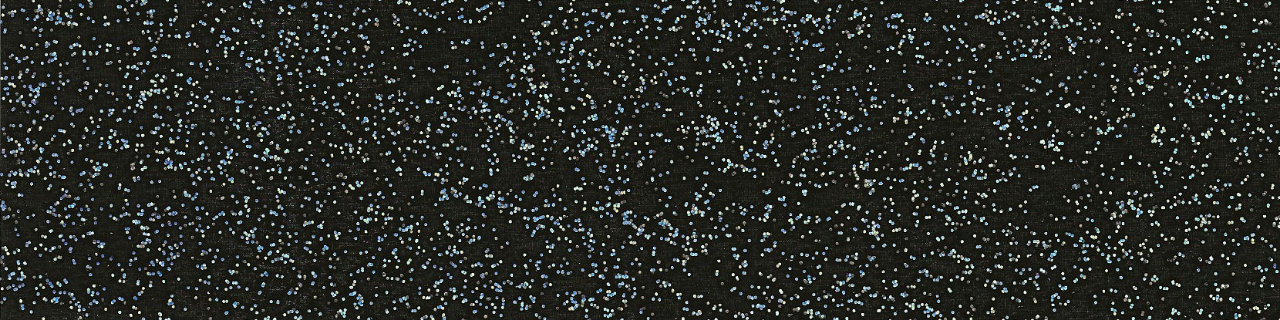
==== commit d582031e: "include font" ====
--- a/index.html
+++ b/index.html
@@ -81,7 +81,7 @@
  <div class="skilltext" style="top: 34.5%;left: 53%;">Python</div>
  <div class="skilltext" style="top: 38%;left: 77%;font-size:1.8vw">machine learning</div>
 
-  <div id ="project" class="cloudcaption" style="bottom: 1.5%;right: 1%;width: 40%;font-size:5.5vw;  font-family: Trattatello, fantasy;
+  <div id ="project" class="cloudcaption" style="bottom: 1.5%;right: 1%;width: 40%;font-size:5.5vw;  font-family: Trattatelli;
   color: yellow;">The project forest</div>
  
 </div>
--- a/styles.css
+++ b/styles.css
@@ -1,3 +1,22 @@
+
+@font-face {
+    font-family: 'Trattatelli';
+    src: url('trat/Trattatello.eot');
+    src: url('trat/Trattatello.eot?#iefix') format('embedded-opentype'),
+        url('trat/Trattatello.woff2') format('woff2'),
+        url('trat/Trattatello.woff') format('woff'),
+        url('trat/Trattatello.ttf') format('truetype'),
+        url('trat/Trattatello.svg#Trattatello') format('svg');
+    font-weight: normal;
+    font-style: normal;
+    font-display: swap;
+}
+
+
+
+
+
+
 body, html {
   height: 100%;
   margin: 0;
@@ -57,7 +76,7 @@
   left: 50%;
   transform: translate(-50%, -50%);
   font-size: 3vw;
-  font-family: Trattatello, fantasy;
+  font-family: Trattatelli;
   color: yellow;
 }
 
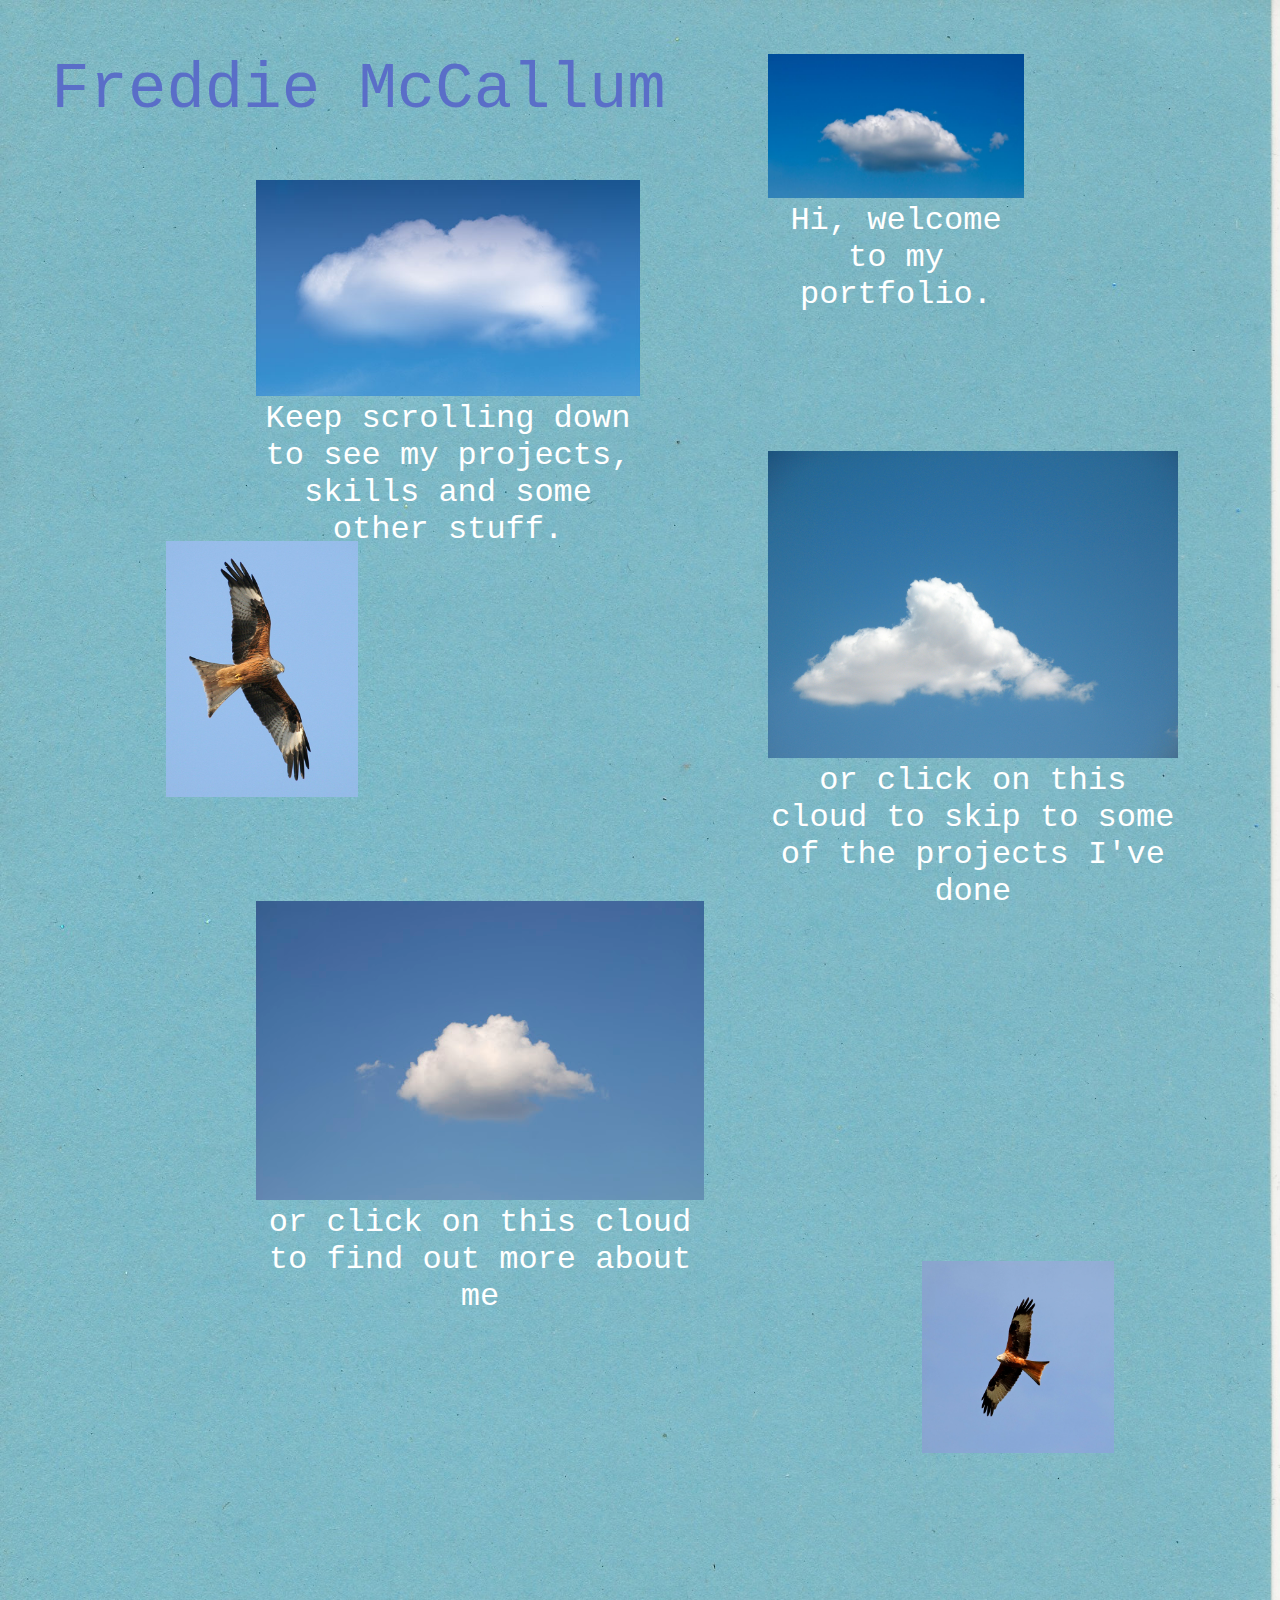
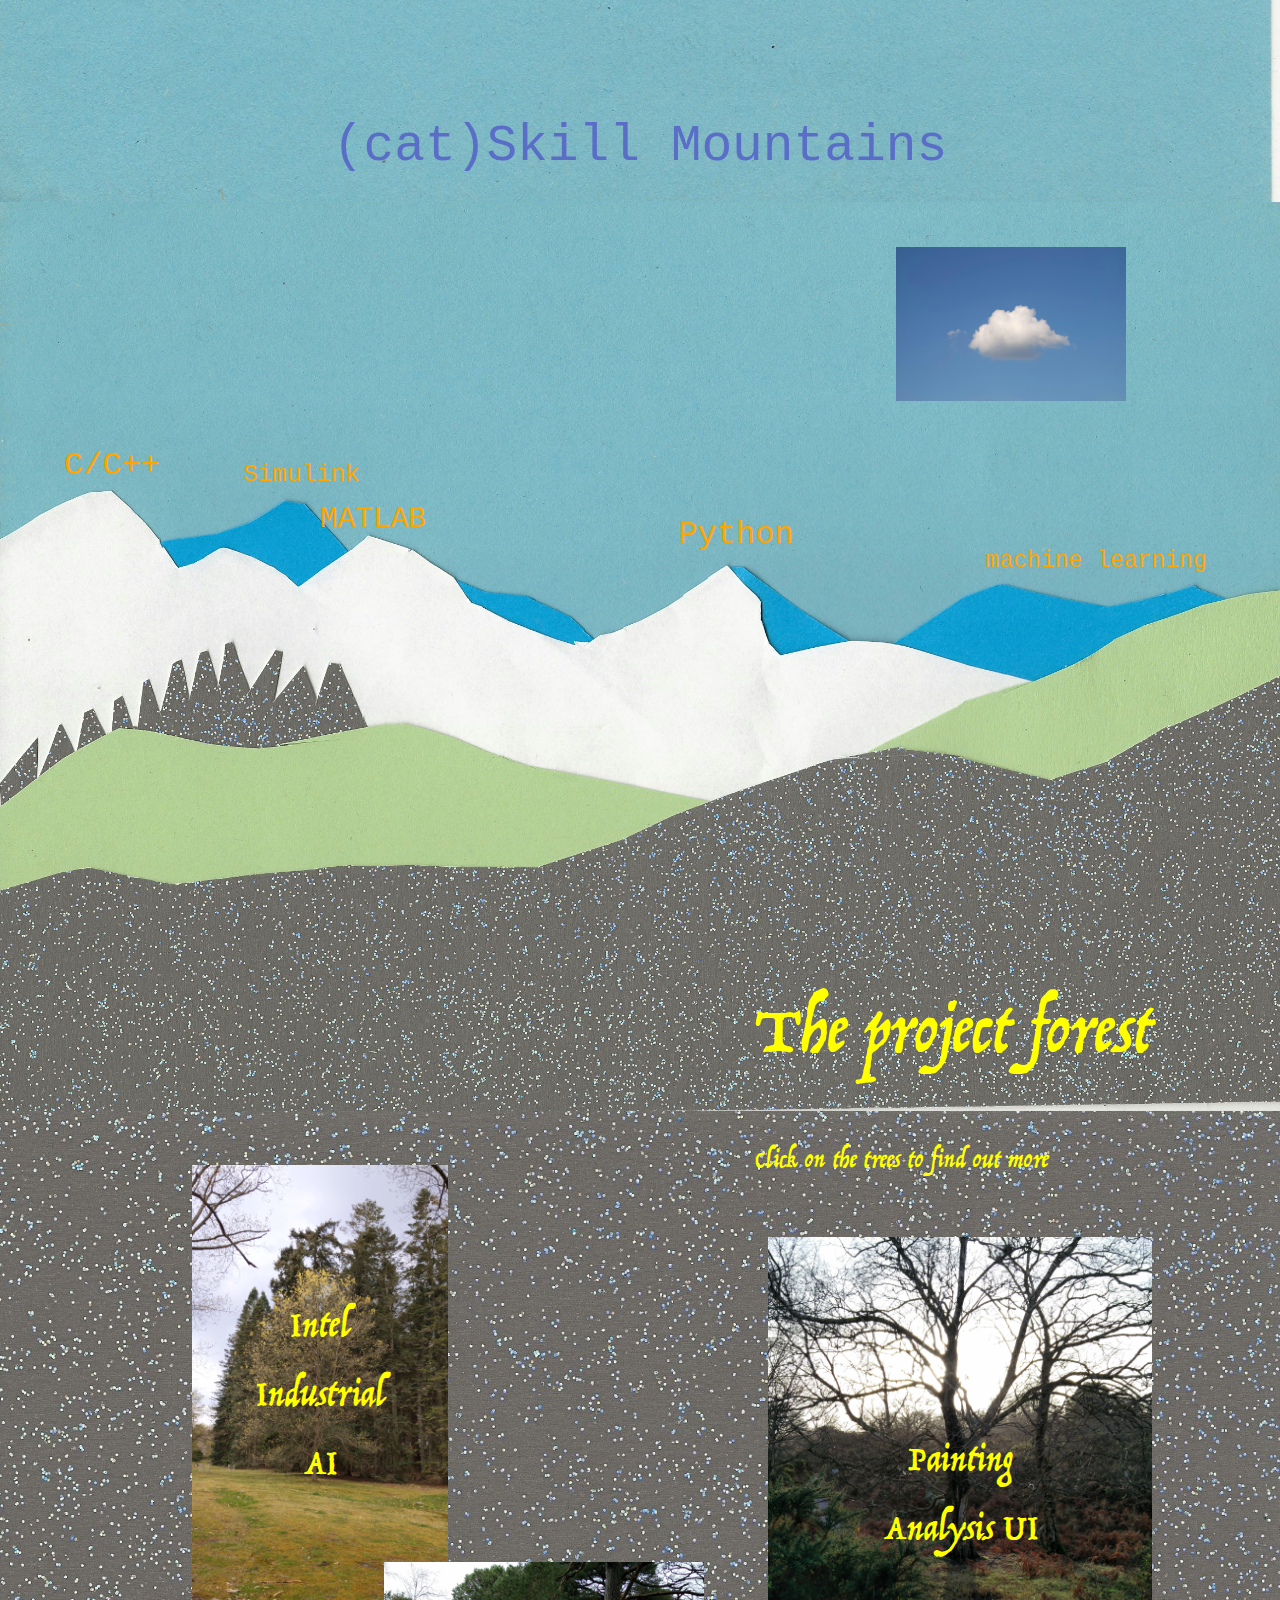
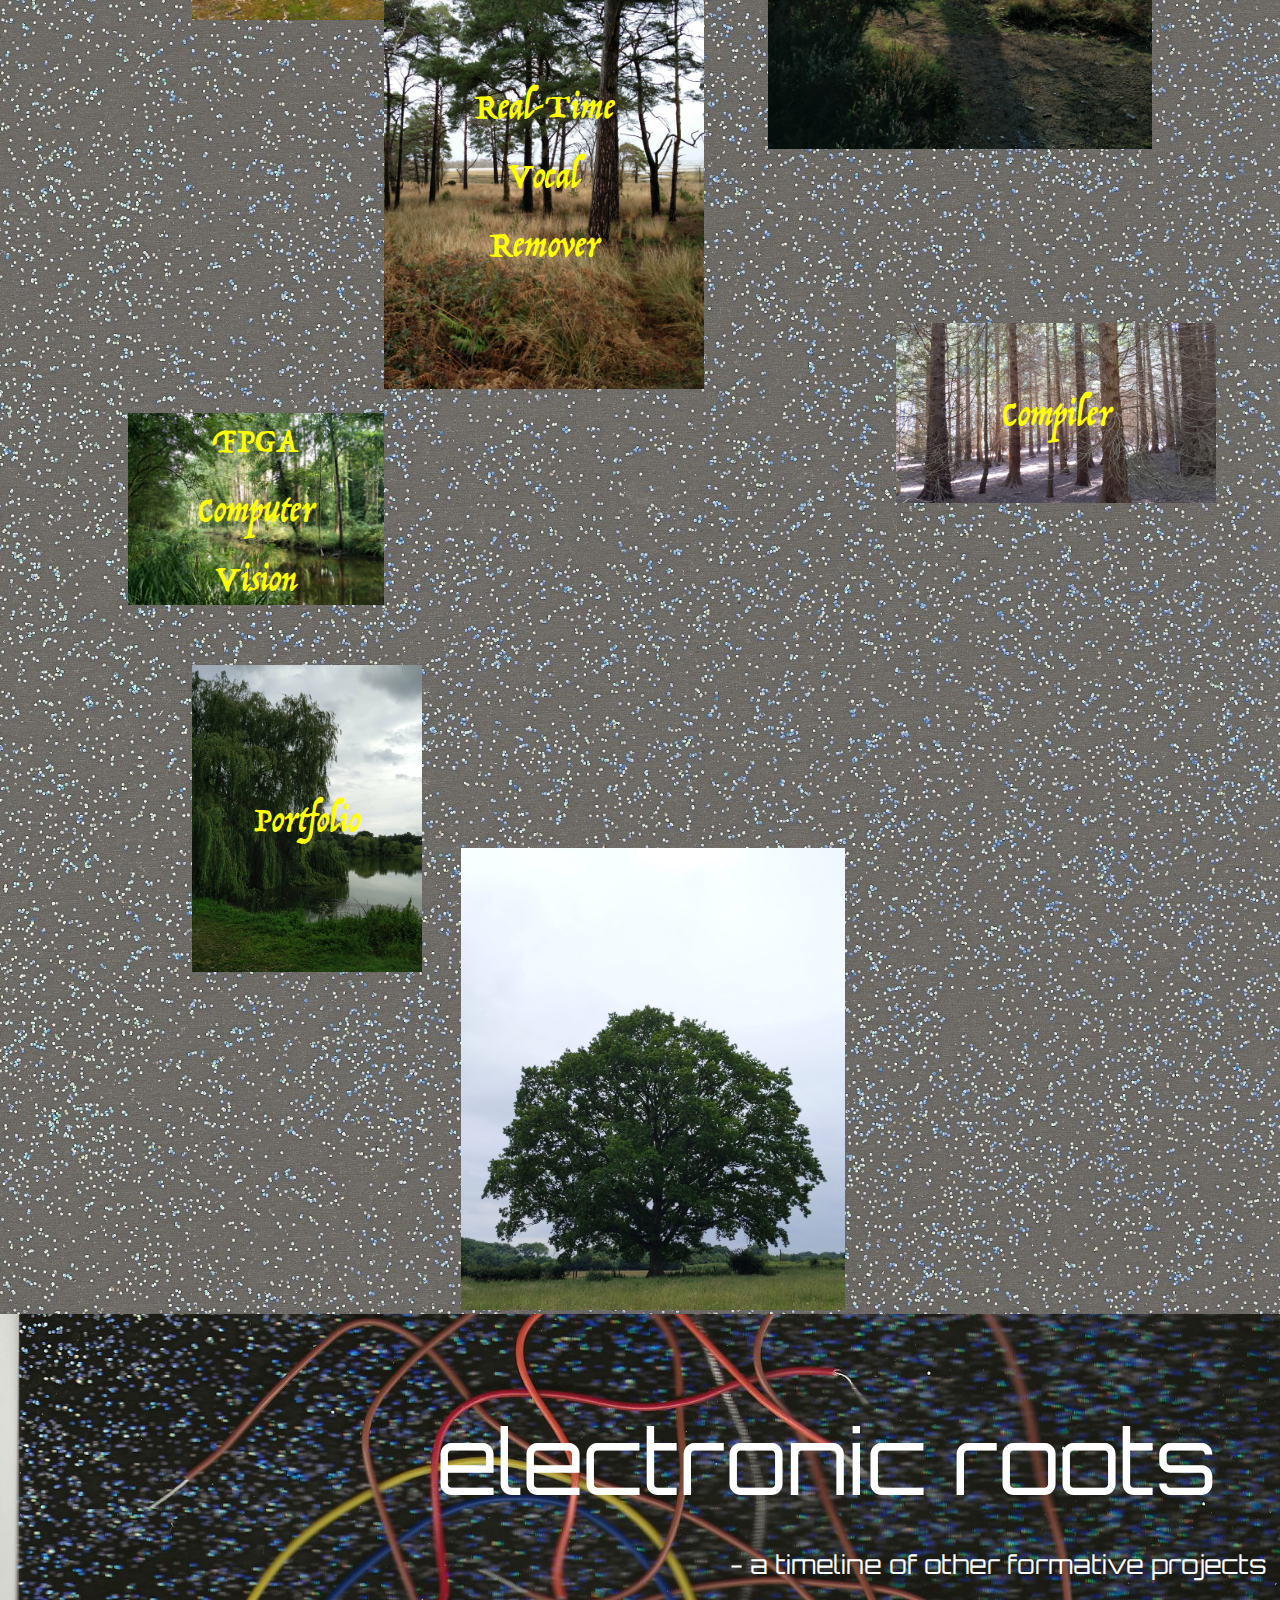
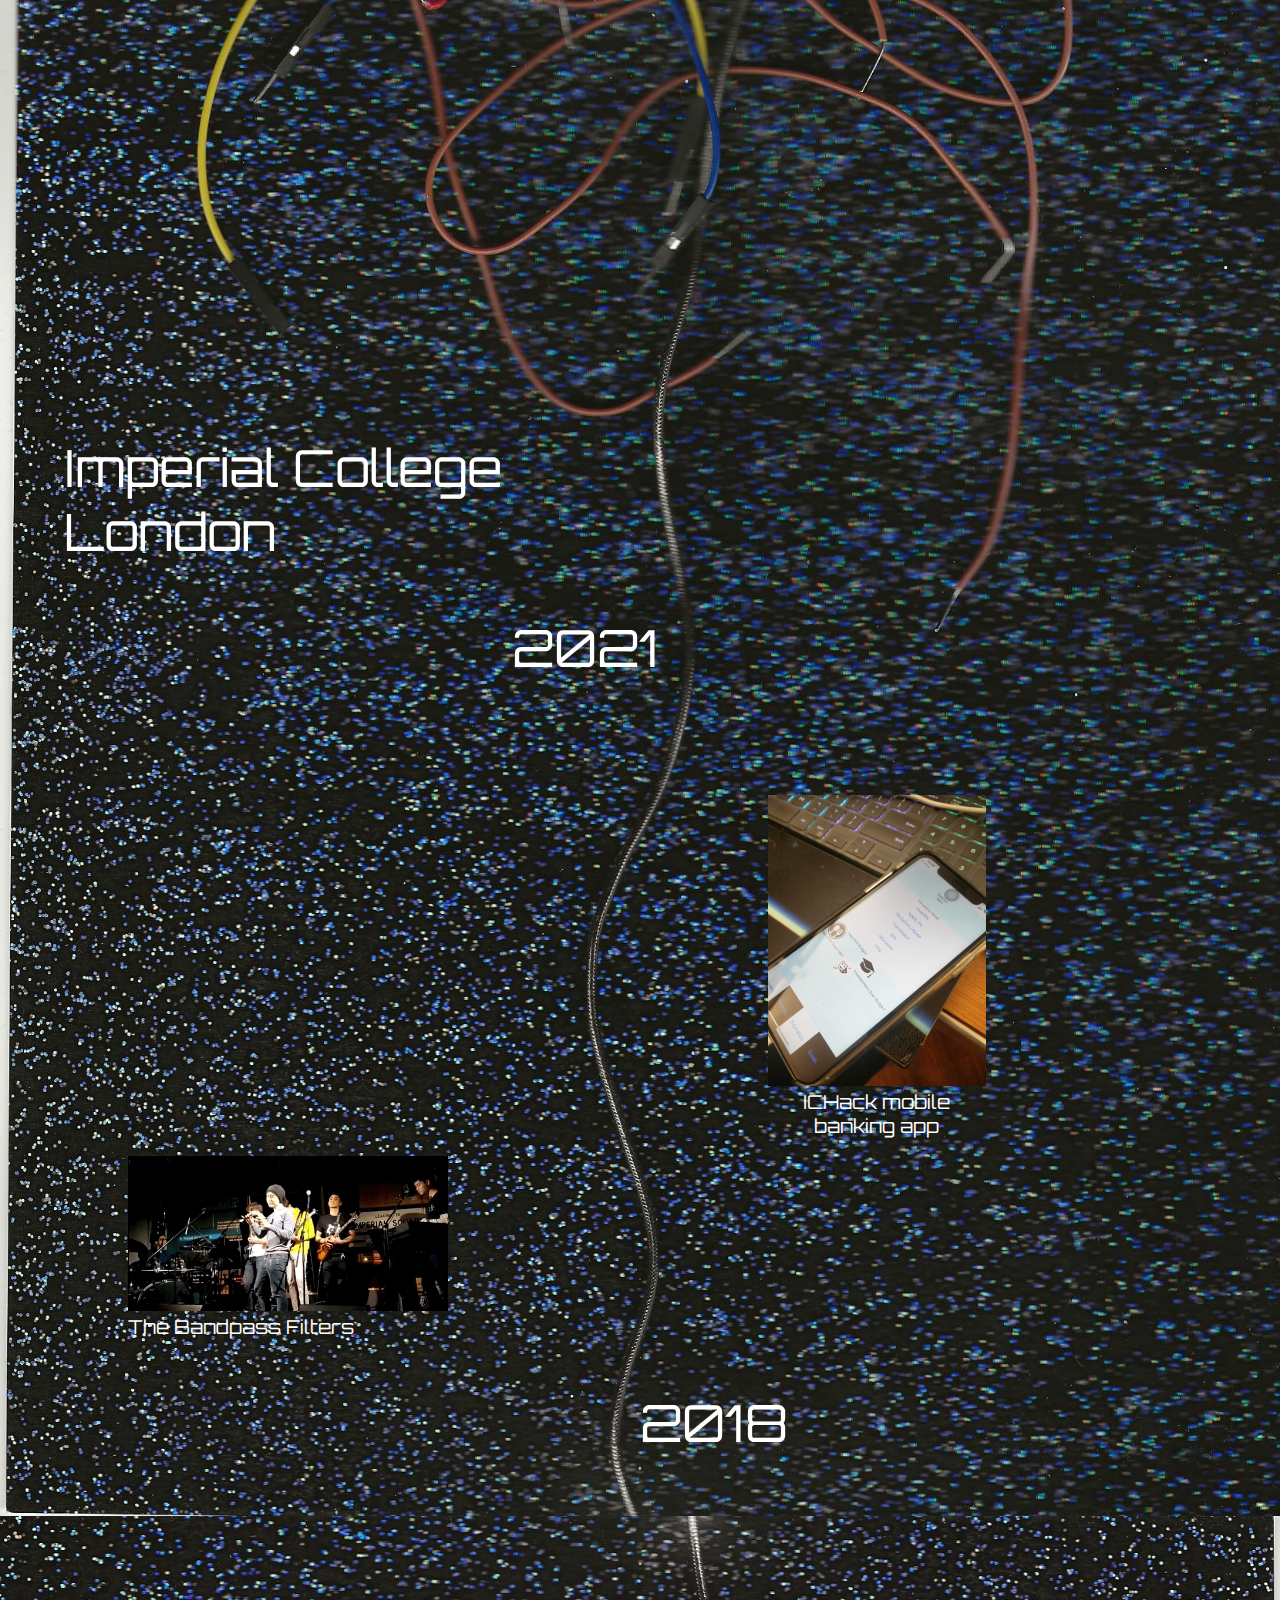
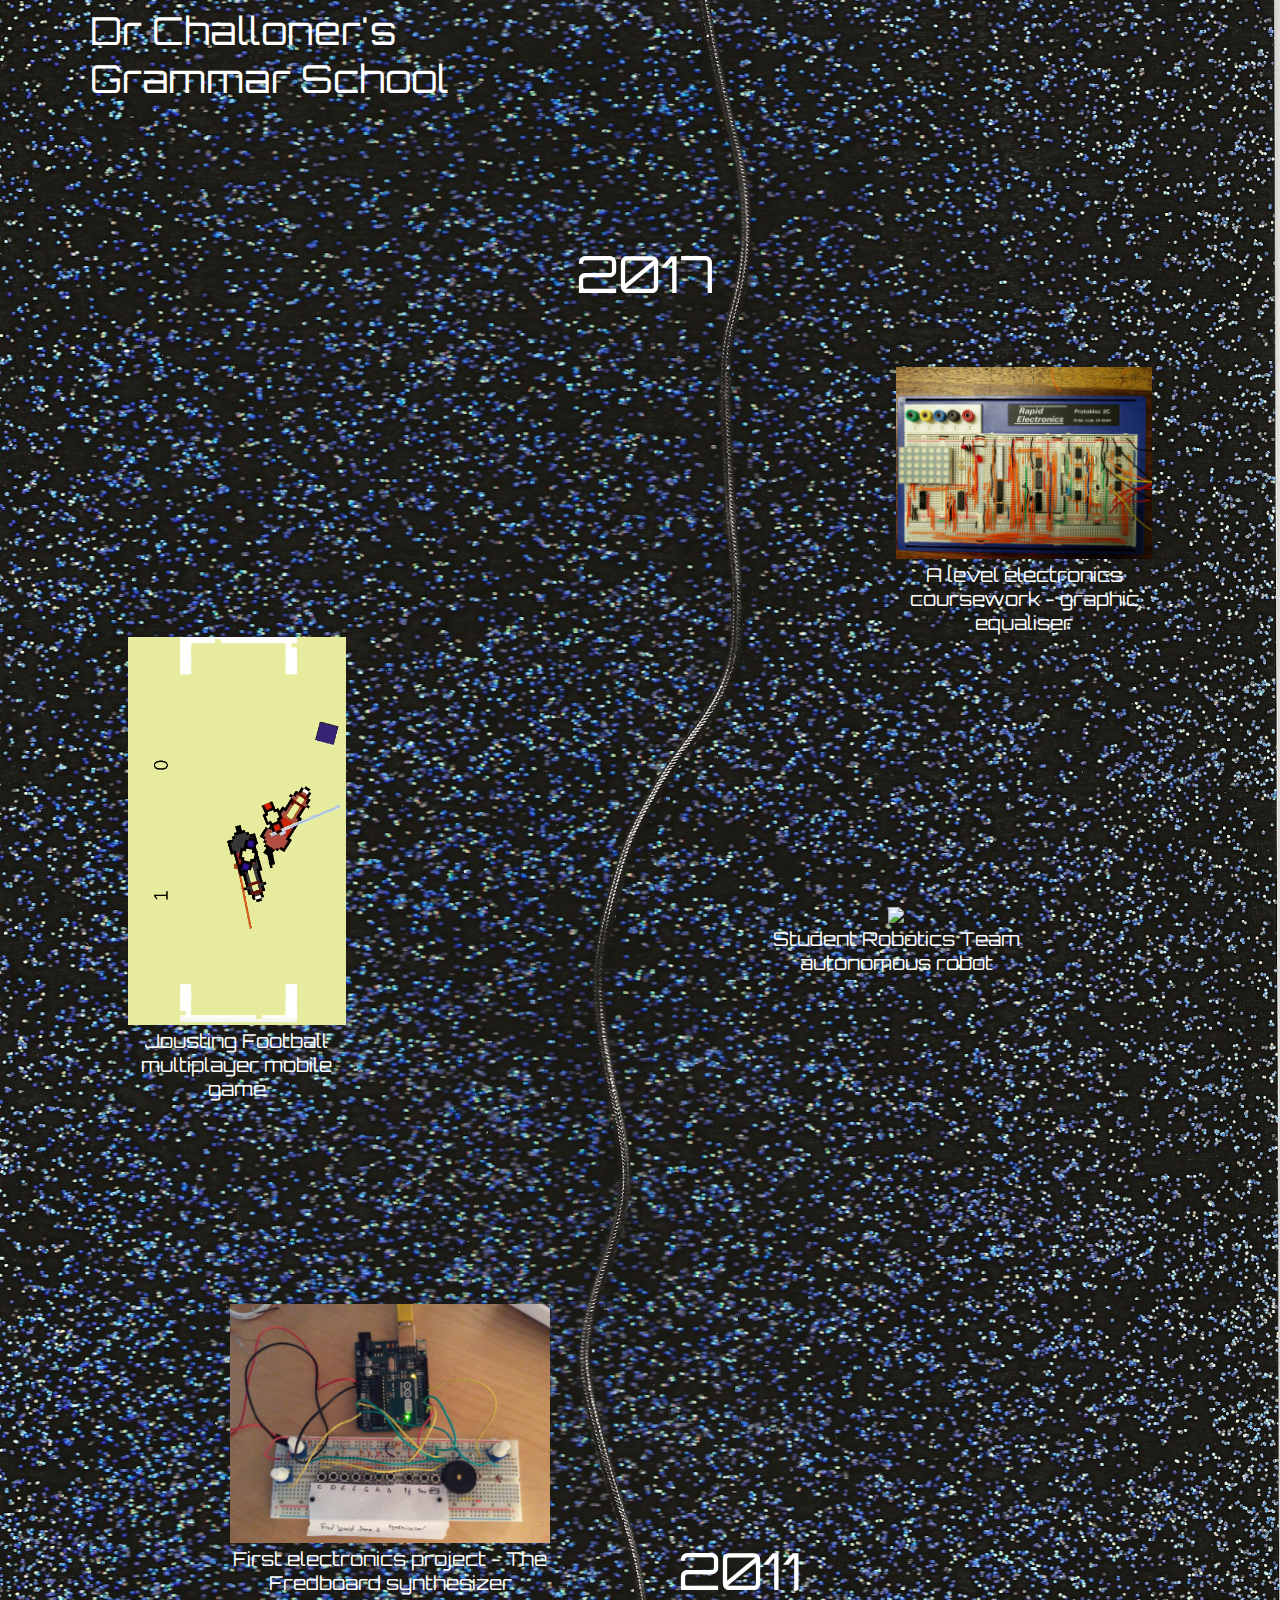
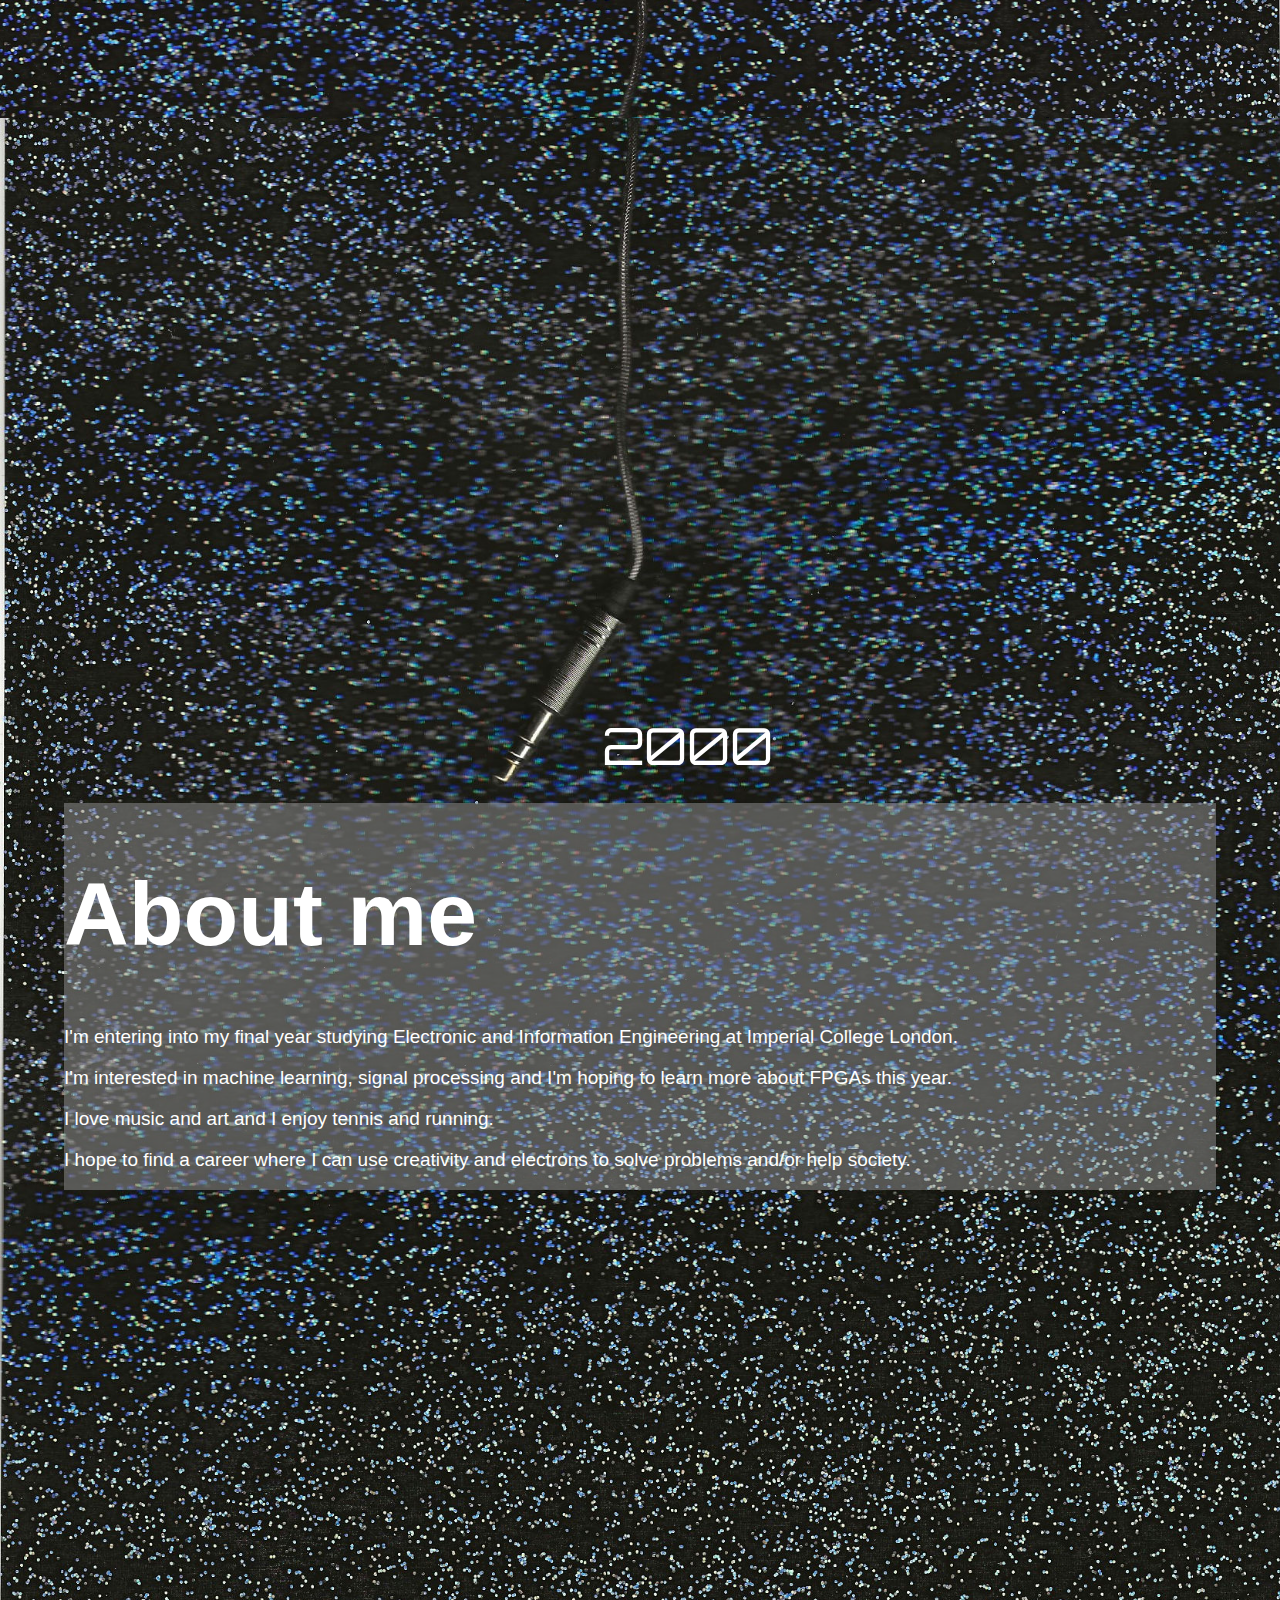
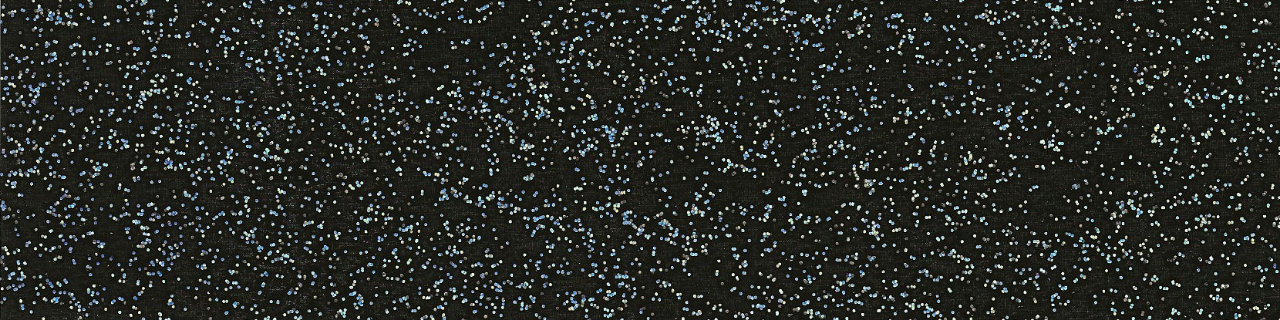
==== commit e4bbb47c: "bit more ui" ====
--- a/index.html
+++ b/index.html
@@ -29,12 +29,9 @@
   </div>
  
 
-  <div class="fdiv" style="top: 10%;left: 20%;width: 30%;">
-        <a href="#bio">
+  <div class="fdiv" style="top: 10%;left: 20%;width: 30%;">
   	 <img src="clouds/cloud2.jpeg"style="width:100%;"/>
-        
-        </a>
-         <div class="cloudcaption">Click on this cloud to find out more about me.</div>
+         <div class="cloudcaption">Keep scrolling down to see my projects, skills and some other stuff.</div>
   </div>
   <div class="fdiv" style="top: 30%;left: 13%;width: 15%;">
   	<img src="clouds/rk2.jpeg"style="width:100%;"/>
@@ -43,11 +40,14 @@
         <a href="#project">
   	    <img src="clouds/cloud3.jpeg"style="width:100%;"/>
         </a>
-	<div class="cloudcaption">Click on this cloud to see some of the projects I've done.</div>
-  </div>
-  <div class="fdiv" style="top: 50%;left: 20%;width: 35%;">
+	<div class="cloudcaption">or click on this cloud to skip to some of the projects I've done</div>
+  </div>
+  <div class="fdiv" style="top: 50%;left: 20%;width: 35%;">
+        <a href="#bio">
   	<img src="clouds/cloud4.jpeg" style="width:100%;"/>
-<div class="cloudcaption">Or just keep scrolling down.</div>
+        </a>
+<div class="cloudcaption">or click on this cloud to find out more about me</div>
+        
 
 
 
@@ -88,6 +88,10 @@
 
 <div class="parent">
   <img class="bimage" src="backgrounds/sparkle.jpg" />
+
+  <div id ="project" class="cloudcaption" style="top: 1.5%;right: 1%;width: 40%;font-size:2vw;  font-family: Trattatelli;
+  color: yellow;">Click on the trees to find out more</div>
+
   <div class="fdiv" style="top: 3%;left: 15%;width: 20%;" onclick="myTree(1)">
   	<img src="trees/tree6.jpg" style="width:100%;"/>
 	<div class="treetitle">Intel Industrial AI</div>
@@ -238,7 +242,7 @@
 	<ul>
            <li>Working remotely as a team of 5, we were tasked by Intel to use machine learning to improve industrial motor control.</li>
            <li>Experimented with different reinforcement learning architectures and training methods for a motor simulation using the RL toolbox in Simulink.</li>
-           <li>Presented to members of Intel a proposed full workflow for training, testing and implementing neural network controllers for FPGAs.</li>
+           <li>Presented to members of Intel a workflow for training, testing and implementing neural network controllers for FPGAs.</li>
         </ul>
 	</span>
 	<img src="gifs/intel.gif" class = "projectimage" style="bottom:5%; left:5%; height:45%">
@@ -275,6 +279,7 @@
 	<span class="projecttext">
 	<ul>
            <li>Working in a pair, I applied the concepts learnt in Language Processors module to implement C to Python and C to MIPS compilers.</li>
+	   <li>Developed a testbench to validate the performance of the compilers.</li>
         </ul>
 	</span>
 	<img src="gifs/compiler.jpg" class = "projectimage" style="bottom:5%; left:5%; height:45%">
